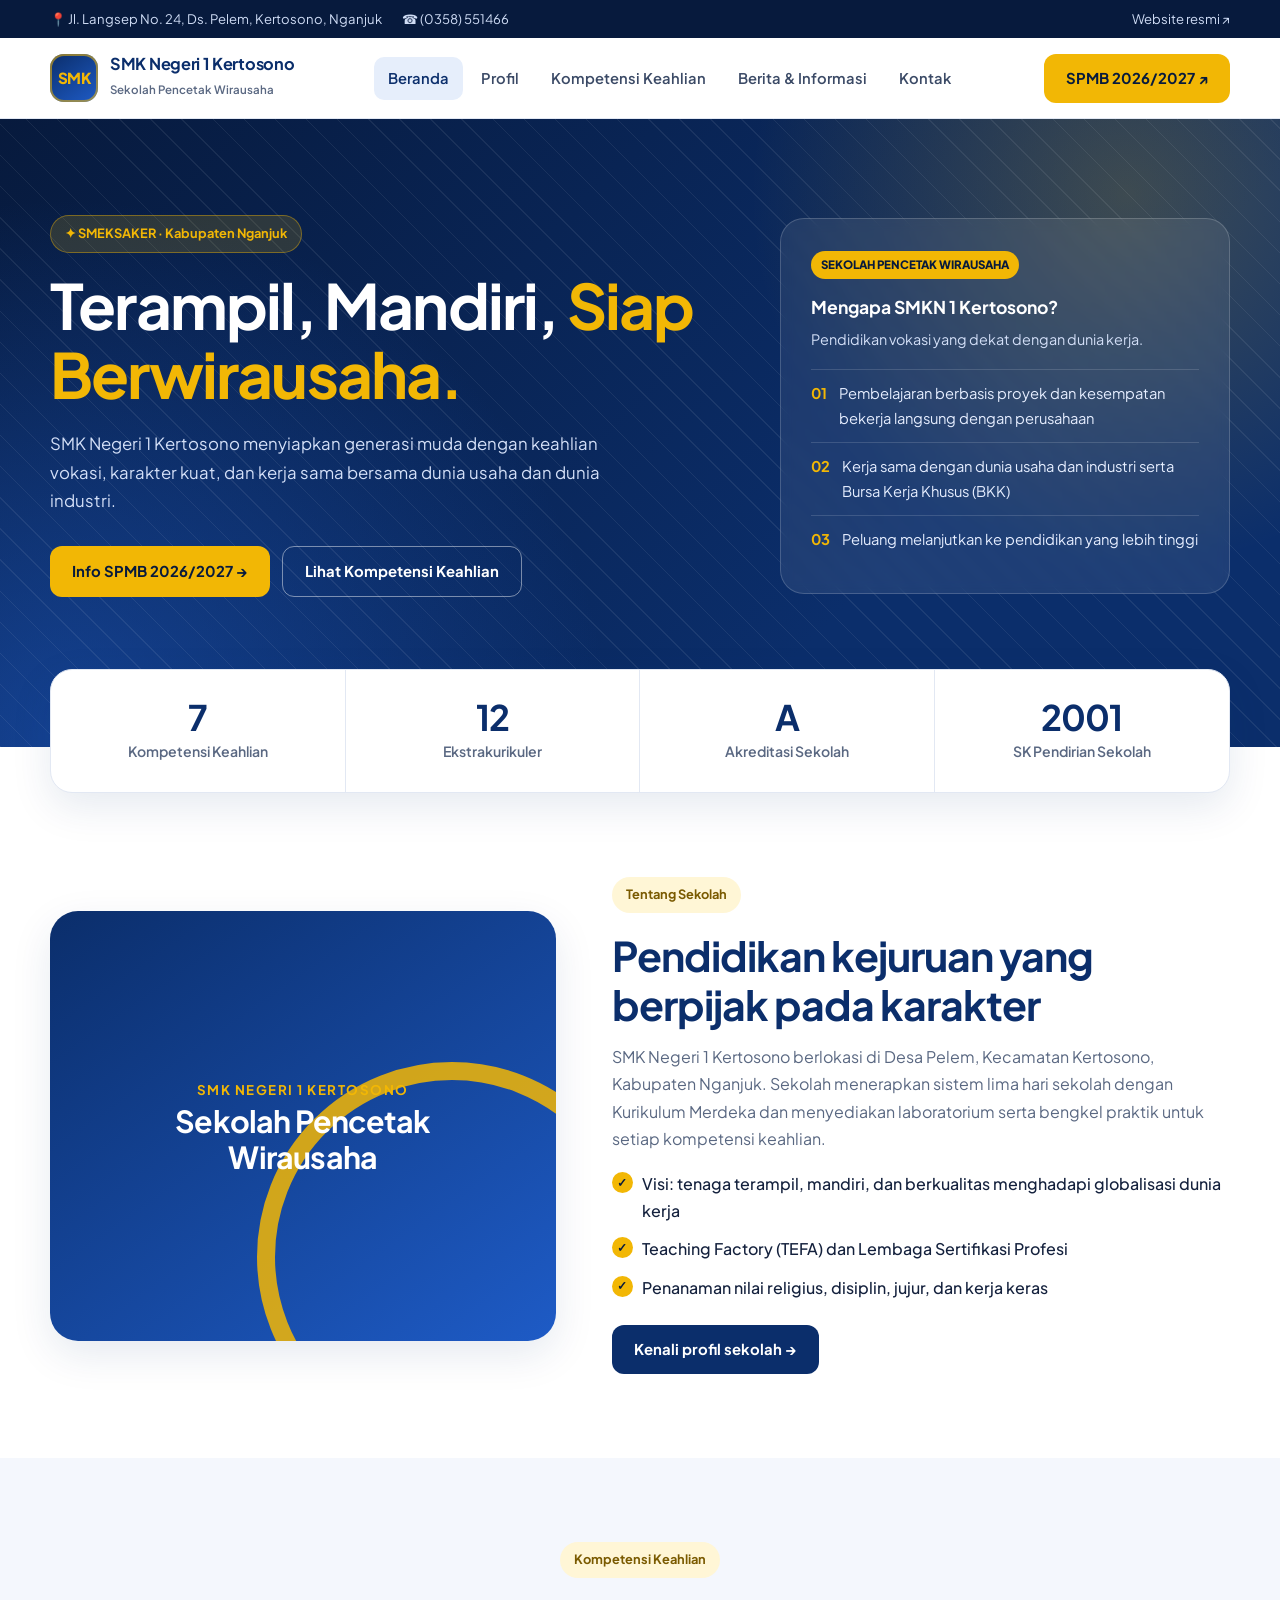
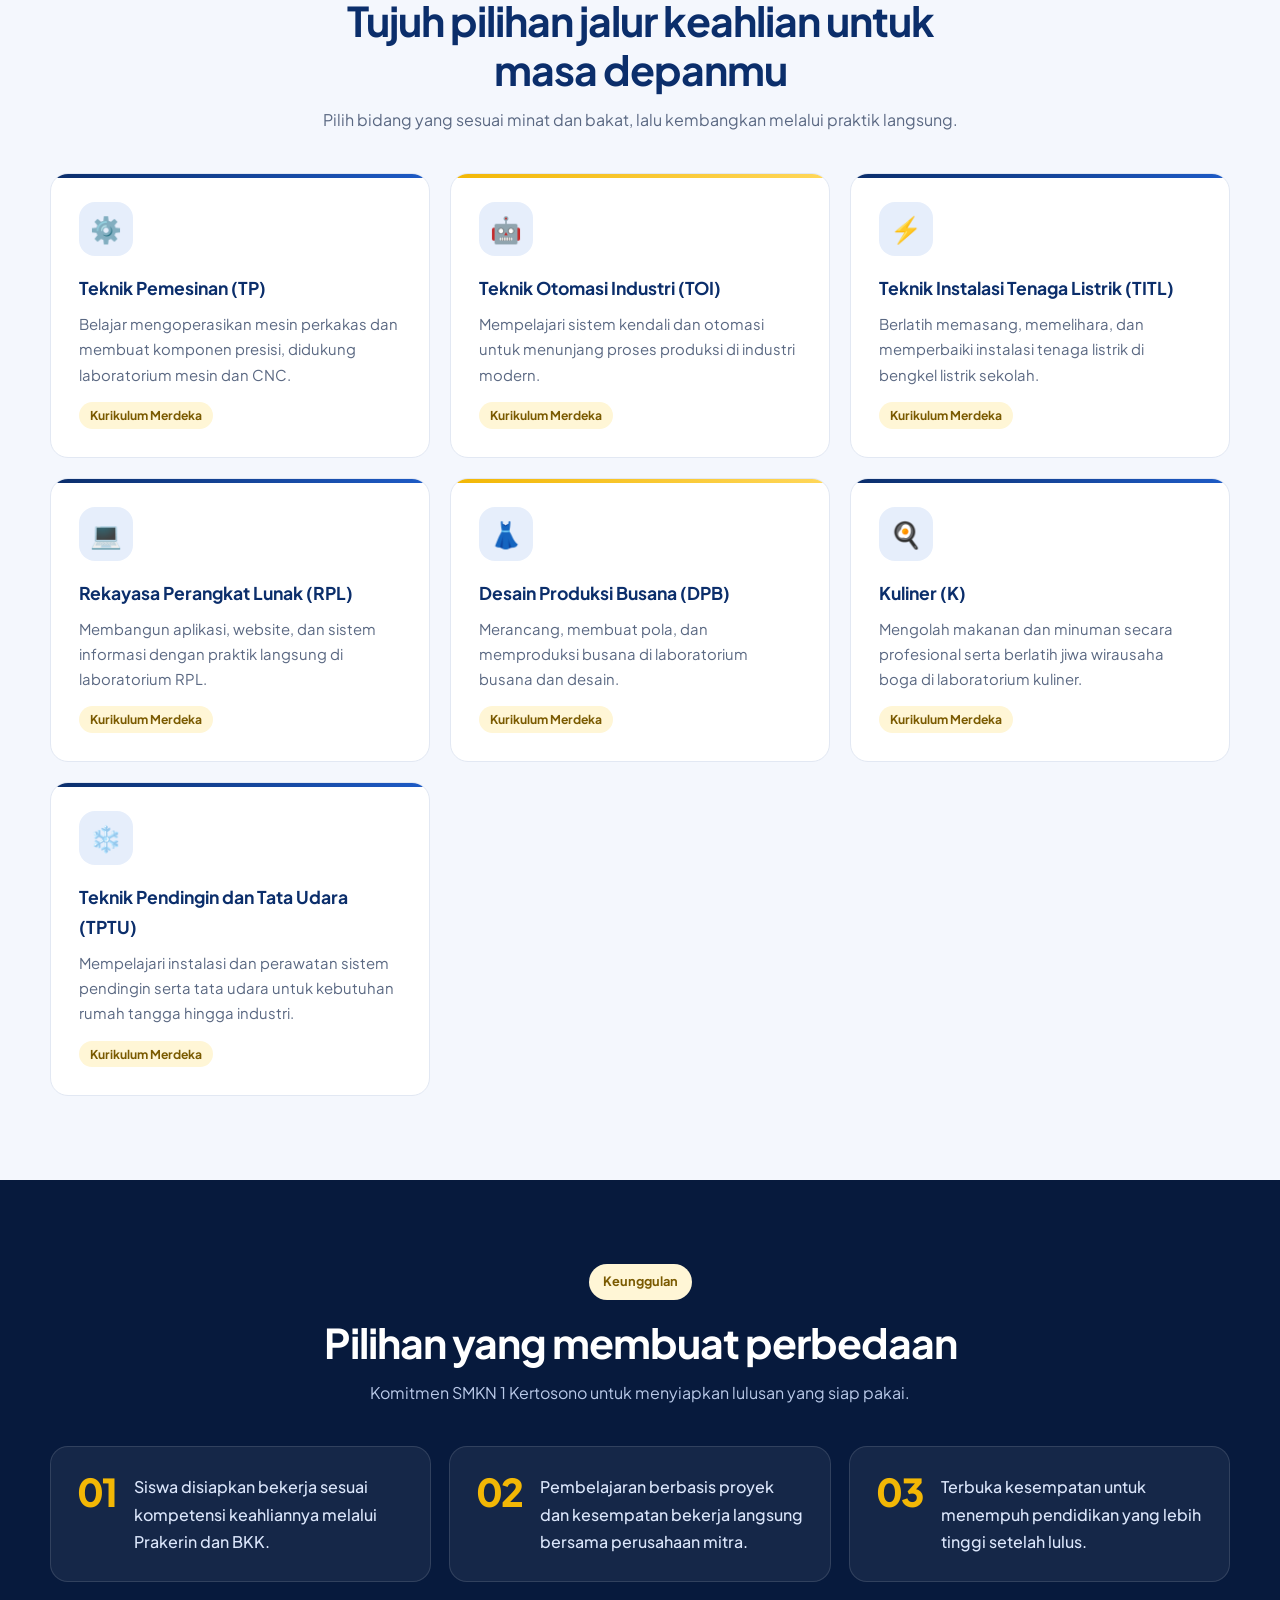
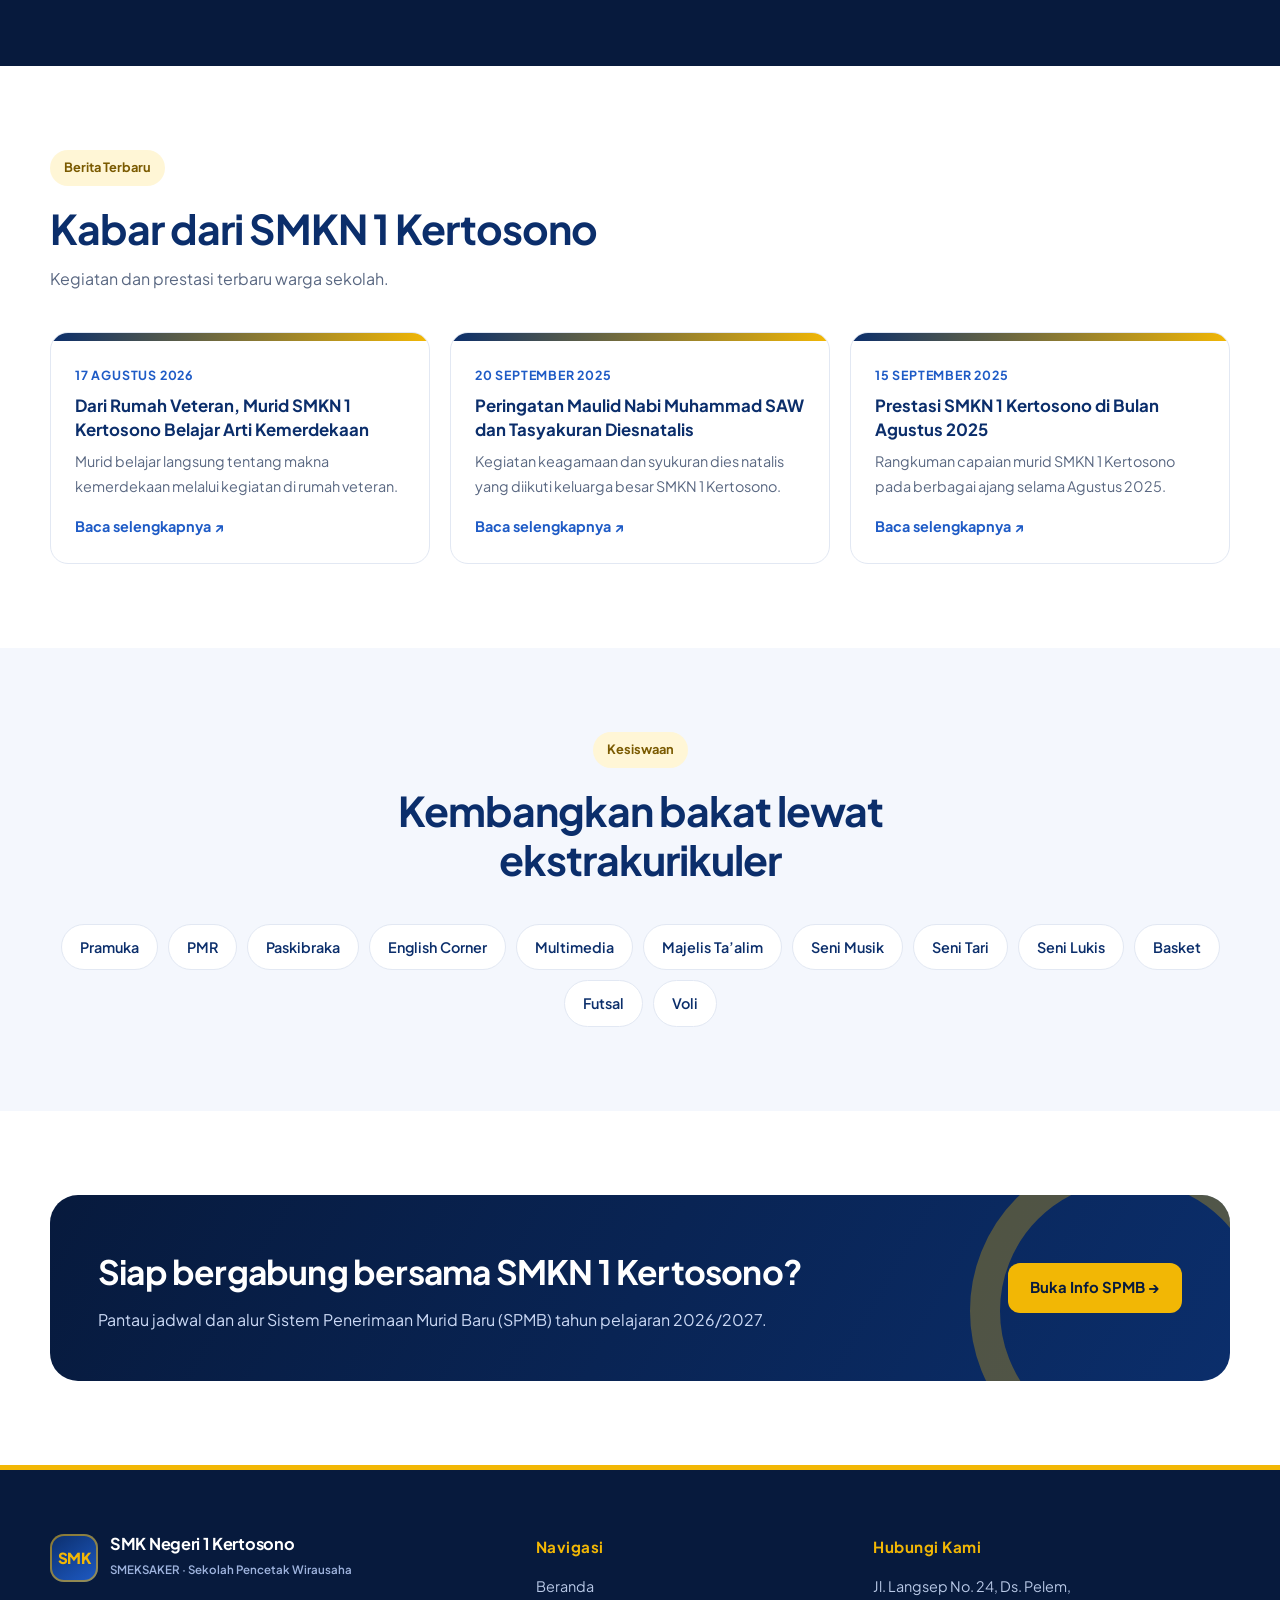
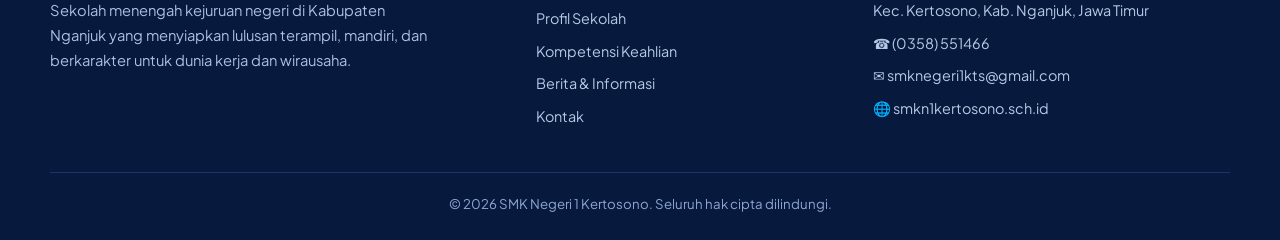
==== index.html @ c1da94f9 "Add files via upload" ====
<!DOCTYPE html>
<html lang="id">
<head>
<meta charset="UTF-8">
<meta name="viewport" content="width=device-width, initial-scale=1.0">
<meta name="description" content="Website SMK Negeri 1 Kertosono, Nganjuk, Jawa Timur. Sekolah Pencetak Wirausaha dengan 7 kompetensi keahlian.">
<meta name="theme-color" content="#0b2e6b">
<title>Beranda | SMK Negeri 1 Kertosono</title>
<link rel="stylesheet" href="css/style.css">
</head>
<body>
<div class="topbar"><div class="container">
  <div><span>📍 Jl. Langsep No. 24, Ds. Pelem, Kertosono, Nganjuk</span><span>☎ (0358) 551466</span></div>
  <div><a href="https://smkn1kertosono.sch.id/" target="_blank" rel="noopener">Website resmi ↗</a></div>
</div></div>
<header class="site-header">
  <div class="container navbar">
    <a class="brand" href="index.html" aria-label="SMK Negeri 1 Kertosono">
      <span class="brand-mark">SMK</span>
      <span class="brand-text"><strong>SMK Negeri 1 Kertosono</strong><small>Sekolah Pencetak Wirausaha</small></span>
    </a>
    <input type="checkbox" id="menu" class="menu-toggle" aria-hidden="true">
    <label for="menu" class="menu-btn" aria-label="Buka menu">☰</label>
    <nav aria-label="Navigasi utama"><ul class="nav-links"><li><a class="active" href="index.html">Beranda</a></li><li><a class="" href="tentang.html">Profil</a></li><li><a class="" href="jurusan.html">Kompetensi Keahlian</a></li><li><a class="" href="informasi.html">Berita & Informasi</a></li><li><a class="" href="kontak.html">Kontak</a></li></ul></nav>
    <a class="nav-cta" href="https://spmbjatim.net/" target="_blank" rel="noopener">SPMB 2026/2027 ↗</a>
  </div>
</header>
<main>
<section class="hero"><div class="container hero-grid">
  <div>
    <span class="eyebrow">✦ SMEKSAKER · Kabupaten Nganjuk</span>
    <h1>Terampil, Mandiri, <span>Siap Berwirausaha.</span></h1>
    <p>SMK Negeri 1 Kertosono menyiapkan generasi muda dengan keahlian vokasi, karakter kuat, dan kerja sama bersama dunia usaha dan dunia industri.</p>
    <div class="hero-actions">
      <a class="btn" href="https://spmbjatim.net/" target="_blank" rel="noopener">Info SPMB 2026/2027 →</a>
      <a class="btn btn-ghost" href="jurusan.html">Lihat Kompetensi Keahlian</a>
    </div>
  </div>
  <aside class="hero-card">
    <span class="badge">SEKOLAH PENCETAK WIRAUSAHA</span>
    <h3>Mengapa SMKN 1 Kertosono?</h3>
    <p>Pendidikan vokasi yang dekat dengan dunia kerja.</p>
    <ul>
      <li><b>01</b> Pembelajaran berbasis proyek dan kesempatan bekerja langsung dengan perusahaan</li>
      <li><b>02</b> Kerja sama dengan dunia usaha dan industri serta Bursa Kerja Khusus (BKK)</li>
      <li><b>03</b> Peluang melanjutkan ke pendidikan yang lebih tinggi</li>
    </ul>
  </aside>
</div></section>

<div class="stats-wrap"><div class="container"><div class="stats">
  <div class="stat"><strong>7</strong><span>Kompetensi Keahlian</span></div>
  <div class="stat"><strong>12</strong><span>Ekstrakurikuler</span></div>
  <div class="stat"><strong>A</strong><span>Akreditasi Sekolah</span></div>
  <div class="stat"><strong>2001</strong><span>SK Pendirian Sekolah</span></div>
</div></div></div>

<section class="section"><div class="container about-grid">
  <div class="about-visual"><div class="motto"><small>SMK Negeri 1 Kertosono</small><strong>Sekolah Pencetak<br>Wirausaha</strong></div></div>
  <div class="about-text">
    <span class="eyebrow">Tentang Sekolah</span>
    <div class="section-heading" style="margin-bottom:14px"><h2>Pendidikan kejuruan yang berpijak pada karakter</h2></div>
    <p>SMK Negeri 1 Kertosono berlokasi di Desa Pelem, Kecamatan Kertosono, Kabupaten Nganjuk. Sekolah menerapkan sistem lima hari sekolah dengan Kurikulum Merdeka dan menyediakan laboratorium serta bengkel praktik untuk setiap kompetensi keahlian.</p>
    <ul class="check-list">
      <li>Visi: tenaga terampil, mandiri, dan berkualitas menghadapi globalisasi dunia kerja</li>
      <li>Teaching Factory (TEFA) dan Lembaga Sertifikasi Profesi</li>
      <li>Penanaman nilai religius, disiplin, jujur, dan kerja keras</li>
    </ul>
    <a class="btn btn-primary" href="tentang.html">Kenali profil sekolah →</a>
  </div>
</div></section>

<section class="section section-soft"><div class="container">
  <div class="section-heading center"><span class="eyebrow">Kompetensi Keahlian</span><h2>Tujuh pilihan jalur keahlian untuk masa depanmu</h2><p>Pilih bidang yang sesuai minat dan bakat, lalu kembangkan melalui praktik langsung.</p></div>
  <div class="card-grid">
<article class="card"><div class="icon">⚙️</div><h3>Teknik Pemesinan (TP)</h3><p>Belajar mengoperasikan mesin perkakas dan membuat komponen presisi, didukung laboratorium mesin dan CNC.</p><span class="tag">Kurikulum Merdeka</span></article>
<article class="card"><div class="icon">🤖</div><h3>Teknik Otomasi Industri (TOI)</h3><p>Mempelajari sistem kendali dan otomasi untuk menunjang proses produksi di industri modern.</p><span class="tag">Kurikulum Merdeka</span></article>
<article class="card"><div class="icon">⚡</div><h3>Teknik Instalasi Tenaga Listrik (TITL)</h3><p>Berlatih memasang, memelihara, dan memperbaiki instalasi tenaga listrik di bengkel listrik sekolah.</p><span class="tag">Kurikulum Merdeka</span></article>
<article class="card"><div class="icon">💻</div><h3>Rekayasa Perangkat Lunak (RPL)</h3><p>Membangun aplikasi, website, dan sistem informasi dengan praktik langsung di laboratorium RPL.</p><span class="tag">Kurikulum Merdeka</span></article>
<article class="card"><div class="icon">👗</div><h3>Desain Produksi Busana (DPB)</h3><p>Merancang, membuat pola, dan memproduksi busana di laboratorium busana dan desain.</p><span class="tag">Kurikulum Merdeka</span></article>
<article class="card"><div class="icon">🍳</div><h3>Kuliner (K)</h3><p>Mengolah makanan dan minuman secara profesional serta berlatih jiwa wirausaha boga di laboratorium kuliner.</p><span class="tag">Kurikulum Merdeka</span></article>
<article class="card"><div class="icon">❄️</div><h3>Teknik Pendingin dan Tata Udara (TPTU)</h3><p>Mempelajari instalasi dan perawatan sistem pendingin serta tata udara untuk kebutuhan rumah tangga hingga industri.</p><span class="tag">Kurikulum Merdeka</span></article>
  </div>
</div></section>

<section class="section section-dark"><div class="container">
  <div class="section-heading center"><span class="eyebrow">Keunggulan</span><h2>Pilihan yang membuat perbedaan</h2><p>Komitmen SMKN 1 Kertosono untuk menyiapkan lulusan yang siap pakai.</p></div>
  <div class="feature-grid">
    <div class="feature"><div class="num">01</div><p>Siswa disiapkan bekerja sesuai kompetensi keahliannya melalui Prakerin dan BKK.</p></div>
    <div class="feature"><div class="num">02</div><p>Pembelajaran berbasis proyek dan kesempatan bekerja langsung bersama perusahaan mitra.</p></div>
    <div class="feature"><div class="num">03</div><p>Terbuka kesempatan untuk menempuh pendidikan yang lebih tinggi setelah lulus.</p></div>
  </div>
</div></section>

<section class="section"><div class="container">
  <div class="section-heading"><span class="eyebrow">Berita Terbaru</span><h2>Kabar dari SMKN 1 Kertosono</h2><p>Kegiatan dan prestasi terbaru warga sekolah.</p></div>
  <div class="news-grid">
<article class="news-card"><div class="news-top"></div><div class="news-body"><span class="news-date">17 Agustus 2026</span><h3>Dari Rumah Veteran, Murid SMKN 1 Kertosono Belajar Arti Kemerdekaan</h3><p>Murid belajar langsung tentang makna kemerdekaan melalui kegiatan di rumah veteran.</p><a class="text-link" href="https://smkn1kertosono.sch.id/dari-rumah-veteran-murid-smkn-1-kertosono-belajar-arti-kemerdekaan/" target="_blank" rel="noopener">Baca selengkapnya ↗</a></div></article>
<article class="news-card"><div class="news-top"></div><div class="news-body"><span class="news-date">20 September 2025</span><h3>Peringatan Maulid Nabi Muhammad SAW dan Tasyakuran Diesnatalis</h3><p>Kegiatan keagamaan dan syukuran dies natalis yang diikuti keluarga besar SMKN 1 Kertosono.</p><a class="text-link" href="https://smkn1kertosono.sch.id/smk-negeri-1-kertosono-gelar-peringatan-maulid-nabi-muhammad-saw-dan-tasyakuran-diesnatalis/" target="_blank" rel="noopener">Baca selengkapnya ↗</a></div></article>
<article class="news-card"><div class="news-top"></div><div class="news-body"><span class="news-date">15 September 2025</span><h3>Prestasi SMKN 1 Kertosono di Bulan Agustus 2025</h3><p>Rangkuman capaian murid SMKN 1 Kertosono pada berbagai ajang selama Agustus 2025.</p><a class="text-link" href="https://smkn1kertosono.sch.id/prestasi-smkn-1-kertosono-di-bulan-agustus-2025/" target="_blank" rel="noopener">Baca selengkapnya ↗</a></div></article>
  </div>
</div></section>

<section class="section section-soft"><div class="container">
  <div class="section-heading center"><span class="eyebrow">Kesiswaan</span><h2>Kembangkan bakat lewat ekstrakurikuler</h2></div>
  <div class="chips">
    <span class="chip">Pramuka</span><span class="chip">PMR</span><span class="chip">Paskibraka</span><span class="chip">English Corner</span><span class="chip">Multimedia</span><span class="chip">Majelis Ta’alim</span><span class="chip">Seni Musik</span><span class="chip">Seni Tari</span><span class="chip">Seni Lukis</span><span class="chip">Basket</span><span class="chip">Futsal</span><span class="chip">Voli</span>
  </div>
</div></section>

<section class="section"><div class="container"><div class="cta-band">
  <div><h2>Siap bergabung bersama SMKN 1 Kertosono?</h2><p>Pantau jadwal dan alur Sistem Penerimaan Murid Baru (SPMB) tahun pelajaran 2026/2027.</p></div>
  <a class="btn" href="https://spmbjatim.net/" target="_blank" rel="noopener">Buka Info SPMB →</a>
</div></div></section>
</main>
<footer class="site-footer">
  <div class="container">
    <div class="footer-grid">
      <div class="footer-brand">
        <a class="brand" href="index.html"><span class="brand-mark">SMK</span><span class="brand-text"><strong>SMK Negeri 1 Kertosono</strong><small>SMEKSAKER · Sekolah Pencetak Wirausaha</small></span></a>
        <p>Sekolah menengah kejuruan negeri di Kabupaten Nganjuk yang menyiapkan lulusan terampil, mandiri, dan berkarakter untuk dunia kerja dan wirausaha.</p>
      </div>
      <div class="footer-col">
        <h4>Navigasi</h4>
        <a href="index.html">Beranda</a><a href="tentang.html">Profil Sekolah</a><a href="jurusan.html">Kompetensi Keahlian</a><a href="informasi.html">Berita &amp; Informasi</a><a href="kontak.html">Kontak</a>
      </div>
      <div class="footer-col">
        <h4>Hubungi Kami</h4>
        <p>Jl. Langsep No. 24, Ds. Pelem,<br>Kec. Kertosono, Kab. Nganjuk, Jawa Timur</p>
        <p>☎ (0358) 551466</p>
        <a href="mailto:smknegeri1kts@gmail.com">✉ smknegeri1kts@gmail.com</a>
        <a href="https://smkn1kertosono.sch.id/" target="_blank" rel="noopener">🌐 smkn1kertosono.sch.id</a>
      </div>
    </div>
    <div class="copyright">© 2026 SMK Negeri 1 Kertosono. Seluruh hak cipta dilindungi.</div>
  </div>
</footer>
</body>
</html>
---- css/style.css ----
/* =========================================================
   SMK Negeri 1 Kertosono — Stylesheet
   Palet warna: edit hanya di blok :root di bawah ini.
   Jika warna logo asli berbeda, cukup ganti nilai variabelnya.
   ========================================================= */
@import url('https://fonts.googleapis.com/css2?family=Plus+Jakarta+Sans:wght@400;500;600;700;800&display=swap');

:root {
  --navy-900: #071a3d;   /* biru tua pekat: footer, hero */
  --navy-700: #0b2e6b;   /* biru utama (primary) */
  --blue-500: #1e5bc6;   /* biru terang: link, aksen */
  --blue-100: #e6eefb;   /* biru muda: latar ikon */
  --blue-50:  #f4f7fd;   /* latar section lembut */
  --gold-500: #f2b705;   /* kuning emas: tombol & highlight */
  --gold-600: #d99f00;   /* hover emas */
  --gold-100: #fff6d6;   /* latar emas muda */
  --ink: #14213d;
  --muted: #5a6882;
  --line: #e2e8f3;
  --white: #ffffff;
  --radius: 18px;
  --shadow: 0 14px 40px rgba(11, 46, 107, .10);
  --shadow-sm: 0 6px 18px rgba(11, 46, 107, .08);
}

* { box-sizing: border-box; margin: 0; padding: 0; }
html { scroll-behavior: smooth; }
body { font-family: 'Plus Jakarta Sans', 'Segoe UI', Arial, sans-serif; color: var(--ink); background: var(--white); line-height: 1.7; }
a { color: inherit; text-decoration: none; }
ul { list-style: none; }
.container { width: min(1180px, calc(100% - 40px)); margin: auto; }

/* ---------- Topbar ---------- */
.topbar { background: var(--navy-900); color: #cfdcf5; font-size: .82rem; }
.topbar .container { display: flex; justify-content: space-between; gap: 16px; padding: 8px 0; flex-wrap: wrap; }
.topbar span { margin-right: 20px; }
.topbar a:hover { color: var(--gold-500); }

/* ---------- Header ---------- */
.site-header { position: sticky; top: 0; z-index: 50; background: rgba(255,255,255,.97); backdrop-filter: blur(10px); border-bottom: 1px solid var(--line); }
.navbar { min-height: 80px; display: flex; align-items: center; justify-content: space-between; gap: 22px; }
.brand { display: inline-flex; align-items: center; gap: 12px; }
.brand-mark { width: 48px; height: 48px; border-radius: 14px; display: grid; place-items: center; background: linear-gradient(145deg, var(--navy-700), var(--blue-500)); color: var(--gold-500); font-weight: 800; font-size: .95rem; letter-spacing: -.5px; box-shadow: inset 0 0 0 2px rgba(242,183,5,.55); overflow: hidden; }
.brand-mark img { width: 100%; height: 100%; object-fit: contain; background: #fff; }
.brand-text strong { display: block; font-size: 1.02rem; line-height: 1.15; color: var(--navy-700); letter-spacing: -.3px; }
.brand-text small { font-size: .72rem; color: var(--muted); font-weight: 600; }
.nav-links { display: flex; align-items: center; gap: 4px; }
.nav-links a { display: block; padding: 9px 14px; border-radius: 10px; font-size: .92rem; font-weight: 600; color: #3b4a66; transition: .2s; }
.nav-links a:hover { background: var(--blue-50); color: var(--navy-700); }
.nav-links a.active { background: var(--blue-100); color: var(--navy-700); }
.btn, .nav-cta { display: inline-flex; align-items: center; justify-content: center; gap: 8px; padding: 12px 22px; border: 0; border-radius: 12px; font: inherit; font-weight: 700; font-size: .93rem; cursor: pointer; background: var(--gold-500); color: var(--navy-900); transition: .2s; }
.btn:hover, .nav-cta:hover { background: var(--gold-600); transform: translateY(-2px); box-shadow: 0 8px 20px rgba(242,183,5,.35); }
.btn-primary { background: var(--navy-700); color: #fff; }
.btn-primary:hover { background: var(--blue-500); box-shadow: 0 8px 20px rgba(30,91,198,.3); }
.btn-ghost { background: transparent; color: #fff; border: 1.5px solid rgba(255,255,255,.45); }
.btn-ghost:hover { background: rgba(255,255,255,.12); box-shadow: none; }
.menu-toggle, .menu-btn { display: none; }

/* ---------- Hero ---------- */
.hero { position: relative; overflow: hidden; color: #fff; padding: 96px 0 150px;
  background: radial-gradient(circle at 88% 12%, rgba(242,183,5,.22) 0, transparent 30%), radial-gradient(circle at 5% 100%, rgba(30,91,198,.55) 0, transparent 40%), linear-gradient(135deg, var(--navy-900), var(--navy-700) 70%); }
.hero::before { content: ""; position: absolute; inset: 0; opacity: .07; background-image: repeating-linear-gradient(45deg, #fff 0 1px, transparent 1px 22px); }
.hero-grid { position: relative; display: grid; grid-template-columns: 1.2fr .8fr; gap: 54px; align-items: center; }
.eyebrow { display: inline-flex; align-items: center; gap: 8px; padding: 7px 14px; border-radius: 99px; background: var(--gold-100); color: #7a5a00; font-size: .8rem; font-weight: 700; margin-bottom: 18px; }
.hero .eyebrow { background: rgba(242,183,5,.16); color: var(--gold-500); border: 1px solid rgba(242,183,5,.4); }
.hero h1 { font-size: clamp(2.3rem, 5vw, 3.9rem); line-height: 1.1; letter-spacing: -1.8px; }
.hero h1 span { color: var(--gold-500); }
.hero p { margin: 22px 0 30px; max-width: 580px; color: #d3dff7; font-size: 1.05rem; }
.hero-actions { display: flex; flex-wrap: wrap; gap: 12px; }
.hero-card { background: rgba(255,255,255,.08); border: 1px solid rgba(255,255,255,.18); border-radius: 24px; padding: 30px; backdrop-filter: blur(6px); }
.hero-card h3 { font-size: 1.1rem; margin-bottom: 4px; }
.hero-card p { margin: 0 0 18px; font-size: .9rem; }
.hero-card li { display: flex; gap: 12px; align-items: flex-start; padding: 11px 0; border-top: 1px solid rgba(255,255,255,.14); font-size: .92rem; color: #e6eeff; }
.hero-card li b { color: var(--gold-500); }
.badge { display: inline-block; background: var(--gold-500); color: var(--navy-900); font-weight: 800; font-size: .72rem; padding: 4px 10px; border-radius: 99px; margin-bottom: 14px; }

/* ---------- Stats ---------- */
.stats-wrap { position: relative; z-index: 5; margin-top: -78px; }
.stats { display: grid; grid-template-columns: repeat(4, 1fr); background: #fff; border-radius: 22px; box-shadow: var(--shadow); border: 1px solid var(--line); overflow: hidden; }
.stat { padding: 28px 18px; text-align: center; border-right: 1px solid var(--line); }
.stat:last-child { border-right: 0; }
.stat strong { display: block; font-size: 2.2rem; line-height: 1.1; color: var(--navy-700); letter-spacing: -1px; }
.stat span { color: var(--muted); font-size: .88rem; font-weight: 600; }

/* ---------- Sections ---------- */
.section { padding: 84px 0; }
.section-soft { background: var(--blue-50); }
.section-dark { background: var(--navy-900); color: #fff; }
.section-heading { max-width: 680px; margin-bottom: 40px; }
.section-heading.center { text-align: center; margin-inline: auto; }
.section-heading h2 { font-size: clamp(1.8rem, 3.2vw, 2.6rem); line-height: 1.2; letter-spacing: -1px; color: var(--navy-700); }
.section-dark .section-heading h2 { color: #fff; }
.section-heading p { margin-top: 12px; color: var(--muted); }
.section-dark .section-heading p { color: #b9c9e8; }
.two-col { display: grid; grid-template-columns: 1fr 1fr; gap: 28px; align-items: start; }
.about-grid { display: grid; grid-template-columns: .9fr 1.1fr; gap: 56px; align-items: center; }
.about-visual { aspect-ratio: 4/3.4; border-radius: 28px; position: relative; overflow: hidden; background: linear-gradient(145deg, var(--navy-700), var(--blue-500)); display: grid; place-items: center; box-shadow: var(--shadow); }
.about-visual::after { content: ""; position: absolute; width: 70%; aspect-ratio: 1; border-radius: 50%; border: 18px solid rgba(242,183,5,.85); right: -18%; bottom: -26%; }
.about-visual .motto { position: relative; z-index: 2; text-align: center; color: #fff; padding: 20px; }
.about-visual .motto strong { display: block; font-size: 1.9rem; line-height: 1.2; letter-spacing: -.8px; }
.about-visual .motto small { color: var(--gold-500); font-weight: 700; letter-spacing: 1.5px; text-transform: uppercase; }
.about-text p { color: var(--muted); margin-bottom: 14px; }
.check-list { display: grid; gap: 11px; margin: 18px 0 24px; }
.check-list li { padding-left: 30px; position: relative; font-weight: 500; }
.check-list li::before { content: "✓"; position: absolute; left: 0; top: 2px; width: 21px; height: 21px; border-radius: 50%; display: grid; place-items: center; background: var(--gold-500); color: var(--navy-900); font-size: .72rem; font-weight: 800; }

/* ---------- Cards ---------- */
.card-grid { display: grid; grid-template-columns: repeat(3, 1fr); gap: 20px; }
.card { background: #fff; border: 1px solid var(--line); border-radius: var(--radius); padding: 28px; position: relative; overflow: hidden; transition: .25s; }
.card::before { content: ""; position: absolute; left: 0; top: 0; right: 0; height: 4px; background: linear-gradient(90deg, var(--navy-700), var(--blue-500)); }
.card:nth-child(3n+2)::before { background: linear-gradient(90deg, var(--gold-500), #ffd75a); }
.card:hover { transform: translateY(-6px); box-shadow: var(--shadow); border-color: #cfdcf3; }
.icon { width: 54px; height: 54px; display: grid; place-items: center; border-radius: 16px; background: var(--blue-100); font-size: 1.6rem; margin-bottom: 18px; }
.card h3 { font-size: 1.1rem; color: var(--navy-700); margin-bottom: 8px; }
.card p { color: var(--muted); font-size: .93rem; }
.tag { display: inline-block; margin-top: 14px; padding: 3px 11px; border-radius: 99px; background: var(--gold-100); color: #7a5a00; font-size: .76rem; font-weight: 700; }
.text-link { display: inline-block; margin-top: 16px; color: var(--blue-500); font-weight: 700; font-size: .9rem; }
.text-link:hover { color: var(--navy-700); text-decoration: underline; }

.feature { display: flex; gap: 18px; padding: 26px; border-radius: var(--radius); background: rgba(255,255,255,.06); border: 1px solid rgba(255,255,255,.12); }
.feature .num { font-size: 2.4rem; font-weight: 800; color: var(--gold-500); line-height: 1; letter-spacing: -2px; }
.feature p { color: #dbe6fb; font-weight: 500; }
.feature-grid { display: grid; grid-template-columns: repeat(3, 1fr); gap: 18px; }

.chips { display: flex; flex-wrap: wrap; gap: 10px; justify-content: center; }
.chip { padding: 10px 18px; border-radius: 99px; background: #fff; border: 1px solid var(--line); font-weight: 600; font-size: .9rem; color: var(--navy-700); transition: .2s; }
.chip:hover { background: var(--navy-700); color: #fff; border-color: var(--navy-700); }

/* ---------- News ---------- */
.news-grid { display: grid; grid-template-columns: repeat(3, 1fr); gap: 20px; }
.news-card { background: #fff; border-radius: var(--radius); border: 1px solid var(--line); overflow: hidden; transition: .25s; display: flex; flex-direction: column; }
.news-card:hover { transform: translateY(-5px); box-shadow: var(--shadow); }
.news-top { height: 8px; background: linear-gradient(90deg, var(--navy-700), var(--gold-500)); }
.news-body { padding: 24px; display: flex; flex-direction: column; flex: 1; }
.news-date { font-size: .78rem; font-weight: 700; color: var(--blue-500); text-transform: uppercase; letter-spacing: .8px; }
.news-body h3 { margin: 8px 0; font-size: 1.05rem; line-height: 1.4; color: var(--navy-700); }
.news-body p { color: var(--muted); font-size: .9rem; flex: 1; }

.info-list { display: grid; gap: 16px; }
.info-row { display: grid; grid-template-columns: 110px 1fr; gap: 22px; padding: 22px; border: 1px solid var(--line); border-radius: 16px; background: #fff; transition: .2s; }
.info-row:hover { box-shadow: var(--shadow-sm); border-color: #cfdcf3; }
.date-box { align-self: start; text-align: center; background: var(--navy-700); color: #fff; padding: 12px 8px; border-radius: 14px; font-weight: 800; font-size: 1.6rem; line-height: 1.1; }
.date-box small { display: block; color: var(--gold-500); font-size: .7rem; letter-spacing: .5px; margin-top: 4px; }
.info-row h3 { color: var(--navy-700); font-size: 1.08rem; }
.info-row p { color: var(--muted); margin-top: 4px; font-size: .93rem; }

/* ---------- Page hero ---------- */
.page-hero { position: relative; overflow: hidden; padding: 70px 0; color: #fff; background: linear-gradient(135deg, var(--navy-900), var(--navy-700)); }
.page-hero::after { content: ""; position: absolute; right: -80px; top: -80px; width: 320px; height: 320px; border-radius: 50%; border: 36px solid rgba(242,183,5,.22); }
.page-hero .container { position: relative; z-index: 2; }
.page-hero h1 { font-size: clamp(2rem, 4vw, 3.1rem); letter-spacing: -1.3px; line-height: 1.15; }
.page-hero p { margin-top: 12px; max-width: 680px; color: #cfdcf5; }
.breadcrumb { font-size: .86rem; color: #9fb4de; margin-bottom: 14px; }
.breadcrumb a { color: var(--gold-500); font-weight: 600; }

.content-card { background: #fff; border: 1px solid var(--line); border-radius: var(--radius); padding: 32px; }
.content-card h2 { font-size: 1.4rem; color: var(--navy-700); margin-bottom: 12px; }
.content-card p { color: var(--muted); margin-bottom: 12px; }
.mission-list { counter-reset: m; display: grid; gap: 12px; margin-top: 14px; }
.mission-list li { counter-increment: m; display: flex; gap: 14px; color: var(--muted); font-size: .94rem; }
.mission-list li::before { content: counter(m); flex: 0 0 28px; height: 28px; border-radius: 9px; display: grid; place-items: center; background: var(--navy-700); color: var(--gold-500); font-weight: 800; font-size: .8rem; }
.vision-box { padding: 30px; border-radius: var(--radius); color: #fff; background: linear-gradient(135deg, var(--navy-700), var(--blue-500)); border-left: 6px solid var(--gold-500); }
.vision-box small { color: var(--gold-500); font-weight: 800; letter-spacing: 1.4px; text-transform: uppercase; }
.vision-box p { margin-top: 8px; font-size: 1.2rem; font-weight: 600; line-height: 1.5; }

.profile-table { width: 100%; border-collapse: collapse; font-size: .94rem; }
.profile-table td { padding: 12px 4px; border-bottom: 1px solid var(--line); vertical-align: top; }
.profile-table td:first-child { width: 42%; color: var(--muted); font-weight: 600; }
.profile-table td:last-child { font-weight: 600; color: var(--navy-700); }

/* ---------- Contact / form ---------- */
.contact-grid { display: grid; grid-template-columns: repeat(3, 1fr); gap: 18px; }
.contact-card { background: #fff; border: 1px solid var(--line); border-radius: var(--radius); padding: 26px; }
.contact-card h3 { color: var(--navy-700); margin-bottom: 4px; }
.contact-card p { color: var(--muted); font-size: .94rem; overflow-wrap: anywhere; }
.form-grid { display: grid; gap: 15px; }
.form-group { display: grid; gap: 7px; }
.form-group label { font-weight: 700; font-size: .9rem; color: var(--navy-700); }
.form-group input, .form-group textarea { width: 100%; padding: 13px 15px; border: 1.5px solid #d6dfef; border-radius: 12px; font: inherit; color: var(--ink); background: #fff; }
.form-group textarea { min-height: 130px; resize: vertical; }
.form-group input:focus, .form-group textarea:focus { outline: 4px solid rgba(30,91,198,.15); border-color: var(--blue-500); }
.notice { padding: 14px 16px; background: var(--gold-100); color: #6b5000; border: 1px solid #f2dc8a; border-radius: 12px; font-size: .88rem; margin-bottom: 20px; }

/* ---------- CTA ---------- */
.cta-band { position: relative; overflow: hidden; padding: 48px; border-radius: 28px; color: #fff; display: flex; align-items: center; justify-content: space-between; gap: 28px; background: linear-gradient(120deg, var(--navy-900), var(--navy-700)); }
.cta-band::after { content: ""; position: absolute; right: -60px; bottom: -90px; width: 260px; height: 260px; border-radius: 50%; border: 30px solid rgba(242,183,5,.3); }
.cta-band > * { position: relative; z-index: 2; }
.cta-band h2 { font-size: clamp(1.5rem, 3vw, 2.1rem); letter-spacing: -.8px; }
.cta-band p { color: #cbd9f5; margin-top: 6px; }
.cta-band .btn { flex-shrink: 0; }

/* ---------- Footer ---------- */
.site-footer { background: var(--navy-900); color: #fff; padding: 64px 0 24px; border-top: 5px solid var(--gold-500); }
.footer-grid { display: grid; grid-template-columns: 1.5fr 1fr 1.2fr; gap: 40px; padding-bottom: 36px; }
.footer-brand .brand-text strong { color: #fff; }
.footer-brand .brand-text small { color: #9fb4de; }
.footer-brand p { color: #aebfe0; max-width: 380px; margin-top: 16px; font-size: .92rem; }
.footer-col h4 { margin-bottom: 14px; color: var(--gold-500); font-size: .95rem; letter-spacing: .5px; }
.footer-col a, .footer-col p { display: block; color: #b8c8e6; font-size: .9rem; margin: 8px 0; }
.footer-col a:hover { color: var(--gold-500); }
.copyright { border-top: 1px solid #1c3466; padding-top: 20px; color: #8fa5d0; font-size: .83rem; text-align: center; }

/* ---------- Responsive ---------- */
@media (max-width: 960px) {
  .menu-btn { display: grid; place-items: center; width: 46px; height: 46px; border-radius: 12px; background: var(--blue-100); color: var(--navy-700); font-size: 1.4rem; cursor: pointer; order: 3; }
  .nav-cta { display: none; }
  .navbar { flex-wrap: wrap; }
  nav { order: 4; width: 100%; display: none; padding-bottom: 14px; }
  .menu-toggle:checked ~ nav { display: block; }
  .nav-links { flex-direction: column; align-items: stretch; }
  .hero-grid, .two-col, .about-grid { grid-template-columns: 1fr; gap: 32px; }
  .hero { padding: 70px 0 130px; }
  .card-grid, .news-grid, .feature-grid { grid-template-columns: repeat(2, 1fr); }
  .stats { grid-template-columns: repeat(2, 1fr); }
  .stat:nth-child(2) { border-right: 0; }
  .stat:nth-child(-n+2) { border-bottom: 1px solid var(--line); }
  .contact-grid { grid-template-columns: 1fr; }
  .footer-grid { grid-template-columns: 1fr 1fr; }
}
@media (max-width: 600px) {
  .container { width: min(100% - 28px, 1180px); }
  .topbar .container { justify-content: center; text-align: center; }
  .card-grid, .news-grid, .feature-grid, .footer-grid { grid-template-columns: 1fr; }
  .section { padding: 58px 0; }
  .info-row { grid-template-columns: 1fr; gap: 12px; }
  .date-box { width: 96px; }
  .cta-band { padding: 30px 24px; flex-direction: column; align-items: flex-start; }
  .brand-text small { display: none; }
}
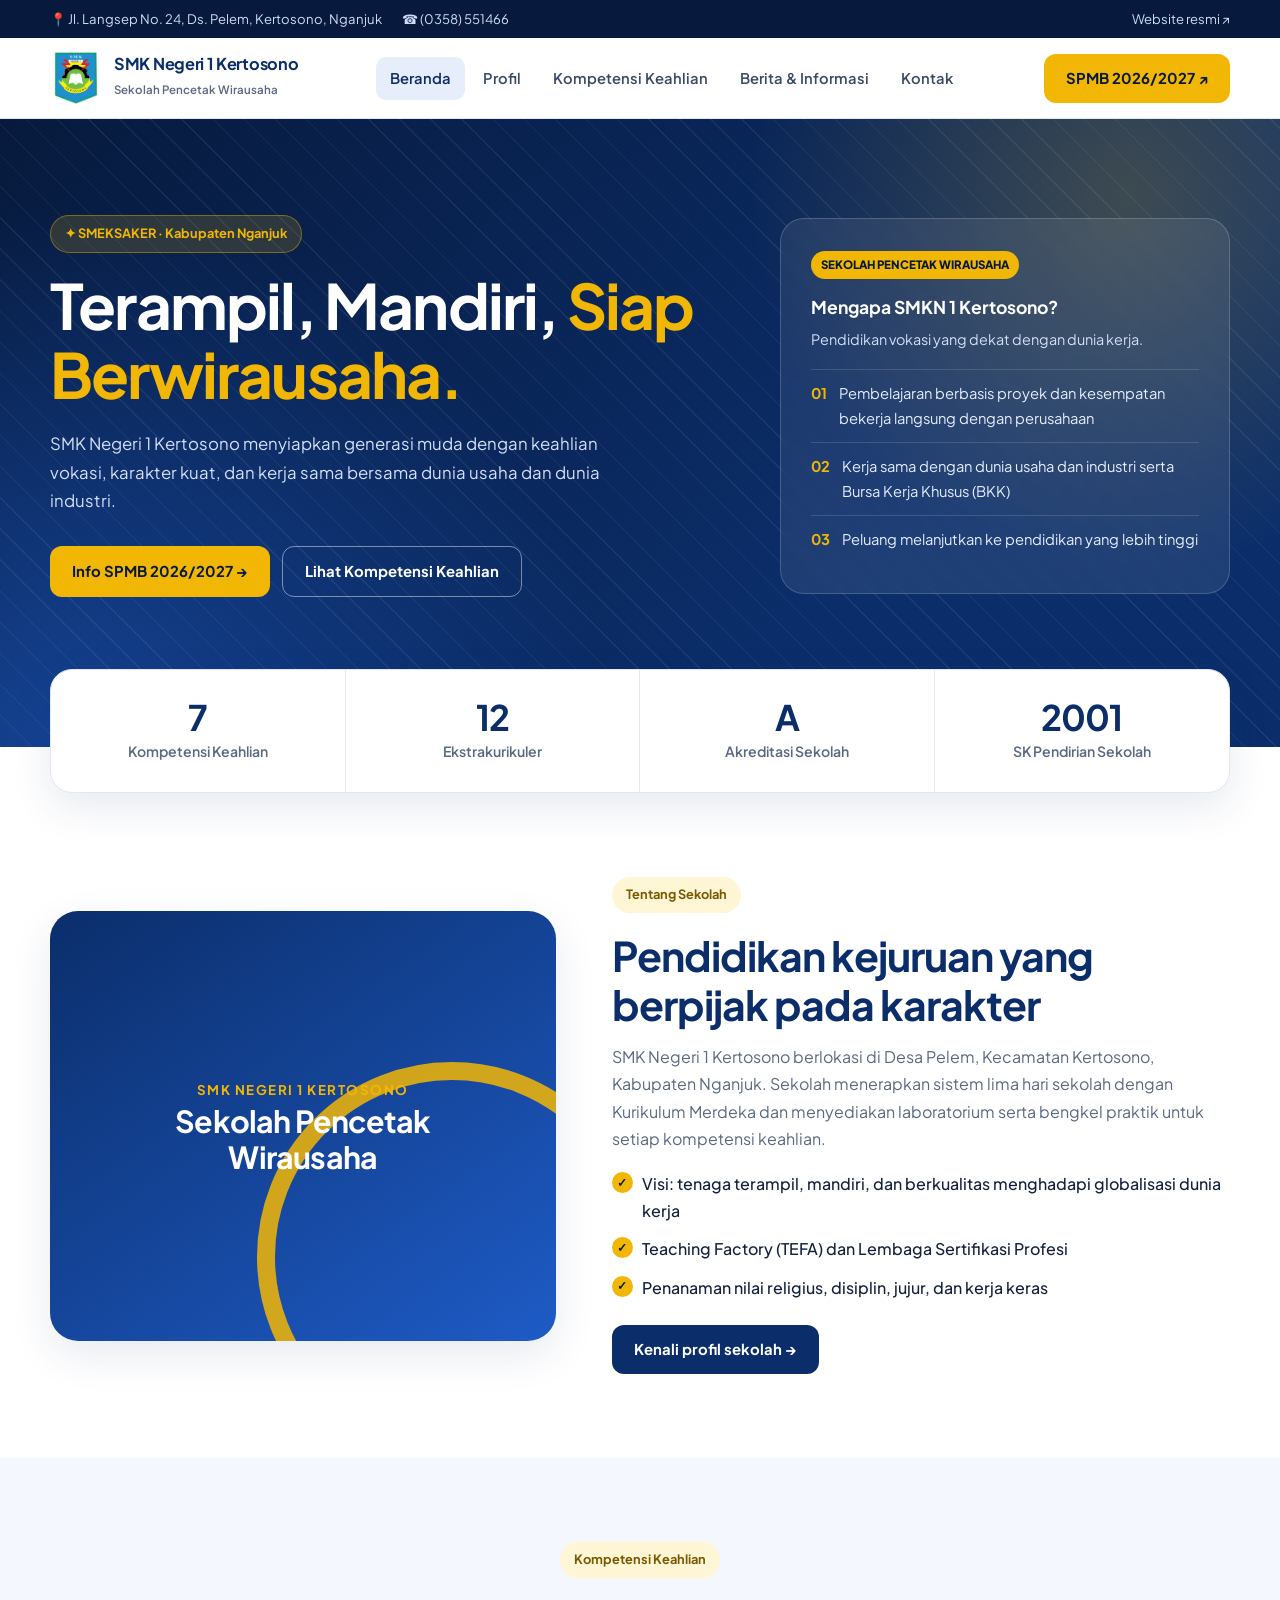
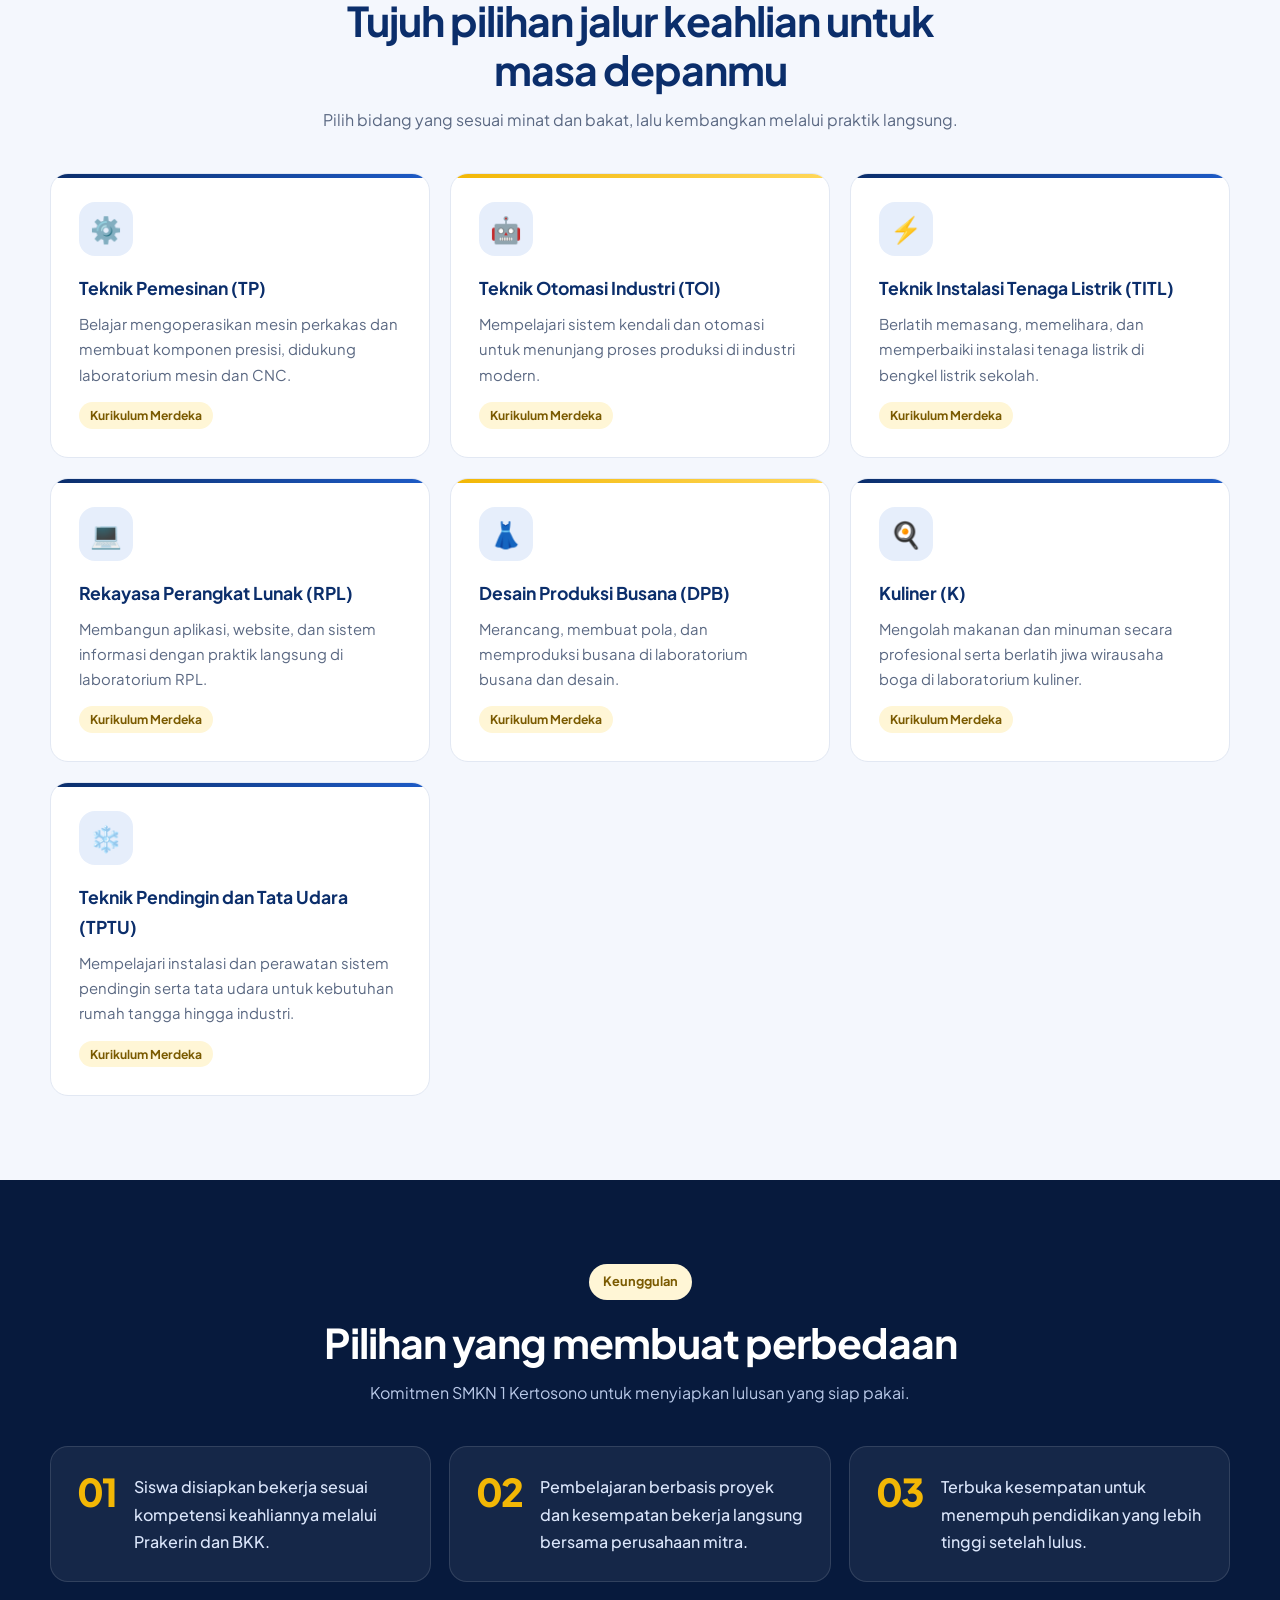
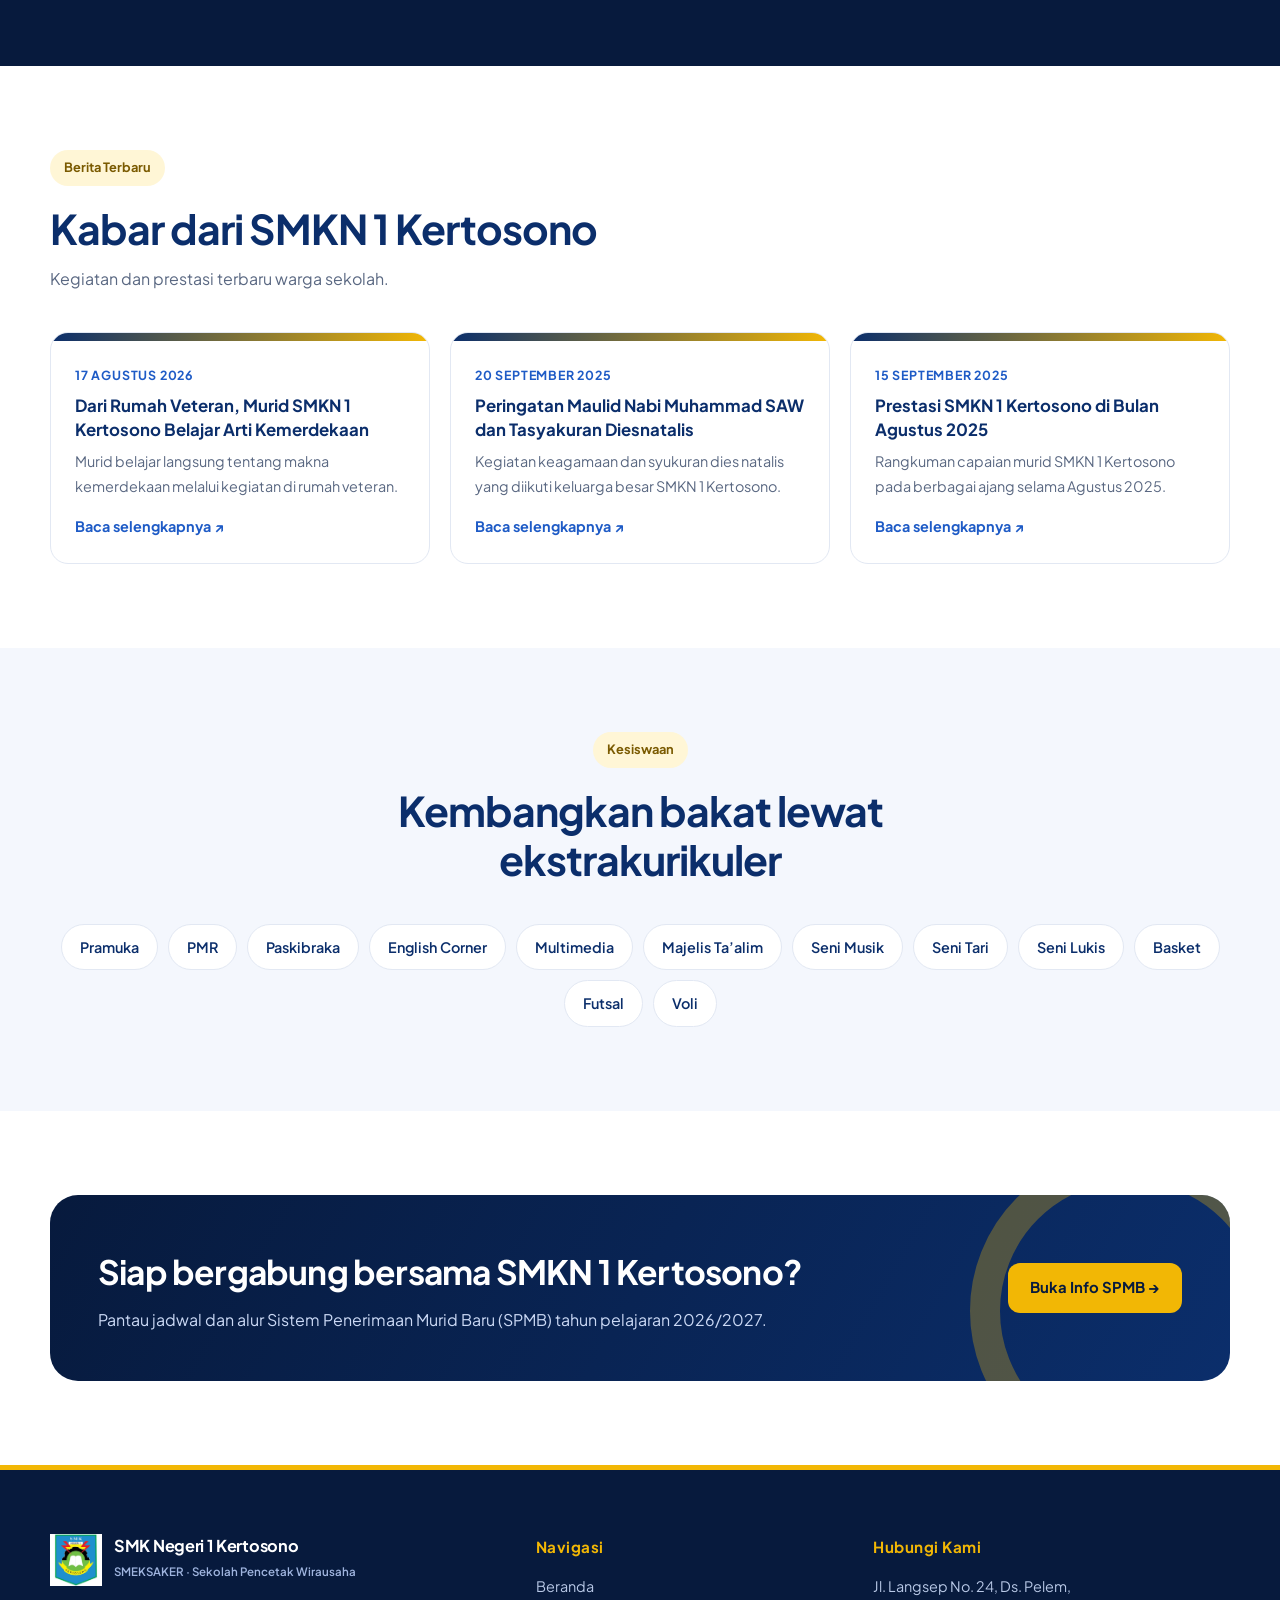
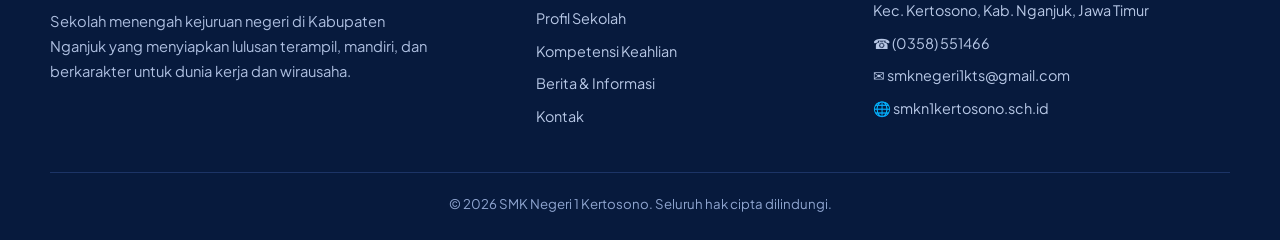
==== commit 9a0ee98c: "Add files via upload" ====
--- a/index.html
+++ b/index.html
@@ -16,7 +16,7 @@
 <header class="site-header">
   <div class="container navbar">
     <a class="brand" href="index.html" aria-label="SMK Negeri 1 Kertosono">
-      <span class="brand-mark">SMK</span>
+      <span class="brand-mark"><img src="img/logo.png" alt="Logo resmi SMK Negeri 1 Kertosono"></span>
       <span class="brand-text"><strong>SMK Negeri 1 Kertosono</strong><small>Sekolah Pencetak Wirausaha</small></span>
     </a>
     <input type="checkbox" id="menu" class="menu-toggle" aria-hidden="true">
@@ -117,7 +117,7 @@
   <div class="container">
     <div class="footer-grid">
       <div class="footer-brand">
-        <a class="brand" href="index.html"><span class="brand-mark">SMK</span><span class="brand-text"><strong>SMK Negeri 1 Kertosono</strong><small>SMEKSAKER · Sekolah Pencetak Wirausaha</small></span></a>
+        <a class="brand" href="index.html"><span class="brand-mark"><img src="img/logo.png" alt="Logo resmi SMK Negeri 1 Kertosono"></span><span class="brand-text"><strong>SMK Negeri 1 Kertosono</strong><small>SMEKSAKER · Sekolah Pencetak Wirausaha</small></span></a>
         <p>Sekolah menengah kejuruan negeri di Kabupaten Nganjuk yang menyiapkan lulusan terampil, mandiri, dan berkarakter untuk dunia kerja dan wirausaha.</p>
       </div>
       <div class="footer-col">
--- a/css/style.css
+++ b/css/style.css
@@ -40,8 +40,8 @@
 .site-header { position: sticky; top: 0; z-index: 50; background: rgba(255,255,255,.97); backdrop-filter: blur(10px); border-bottom: 1px solid var(--line); }
 .navbar { min-height: 80px; display: flex; align-items: center; justify-content: space-between; gap: 22px; }
 .brand { display: inline-flex; align-items: center; gap: 12px; }
-.brand-mark { width: 48px; height: 48px; border-radius: 14px; display: grid; place-items: center; background: linear-gradient(145deg, var(--navy-700), var(--blue-500)); color: var(--gold-500); font-weight: 800; font-size: .95rem; letter-spacing: -.5px; box-shadow: inset 0 0 0 2px rgba(242,183,5,.55); overflow: hidden; }
-.brand-mark img { width: 100%; height: 100%; object-fit: contain; background: #fff; }
+.brand-mark { width: 52px; height: 52px; flex: 0 0 52px; display: grid; place-items: center; background: #fff; overflow: hidden; }
+.brand-mark img { display: block; width: 100%; height: 100%; object-fit: contain; }
 .brand-text strong { display: block; font-size: 1.02rem; line-height: 1.15; color: var(--navy-700); letter-spacing: -.3px; }
 .brand-text small { font-size: .72rem; color: var(--muted); font-weight: 600; }
 .nav-links { display: flex; align-items: center; gap: 4px; }
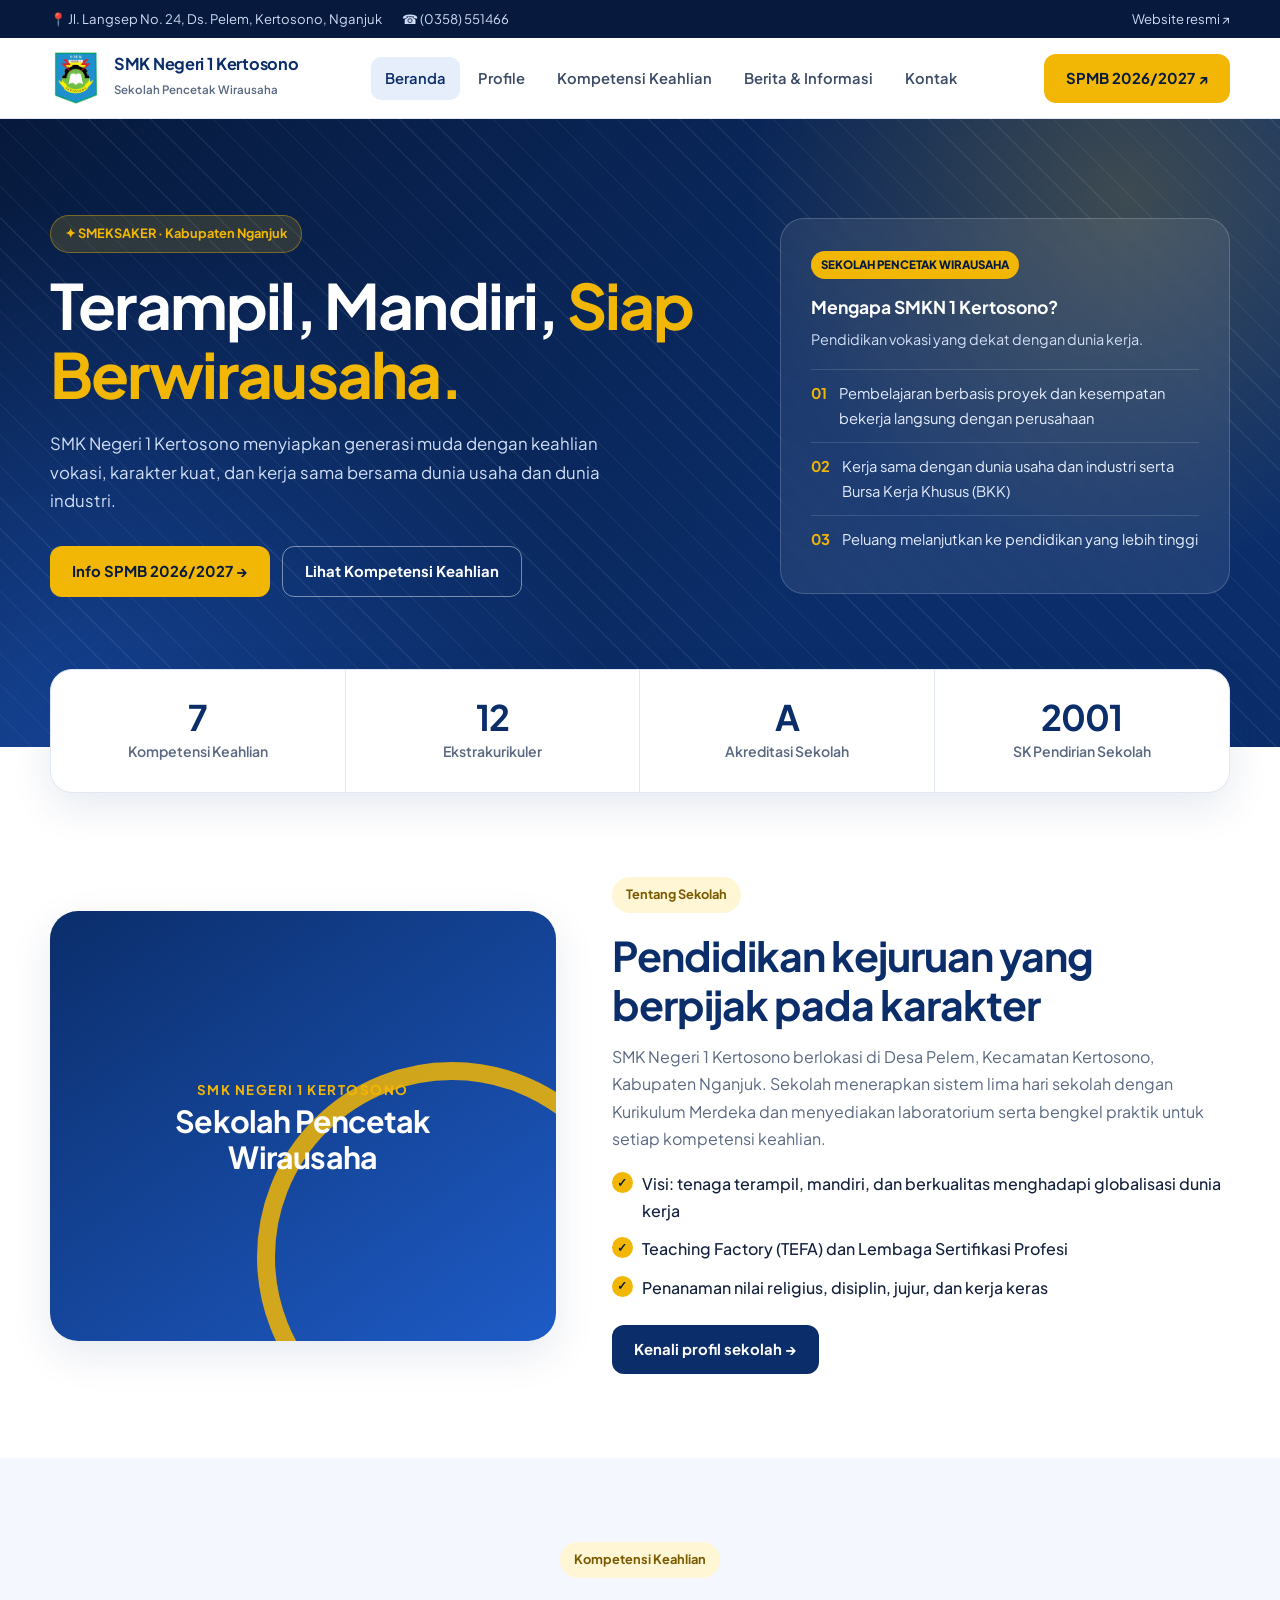
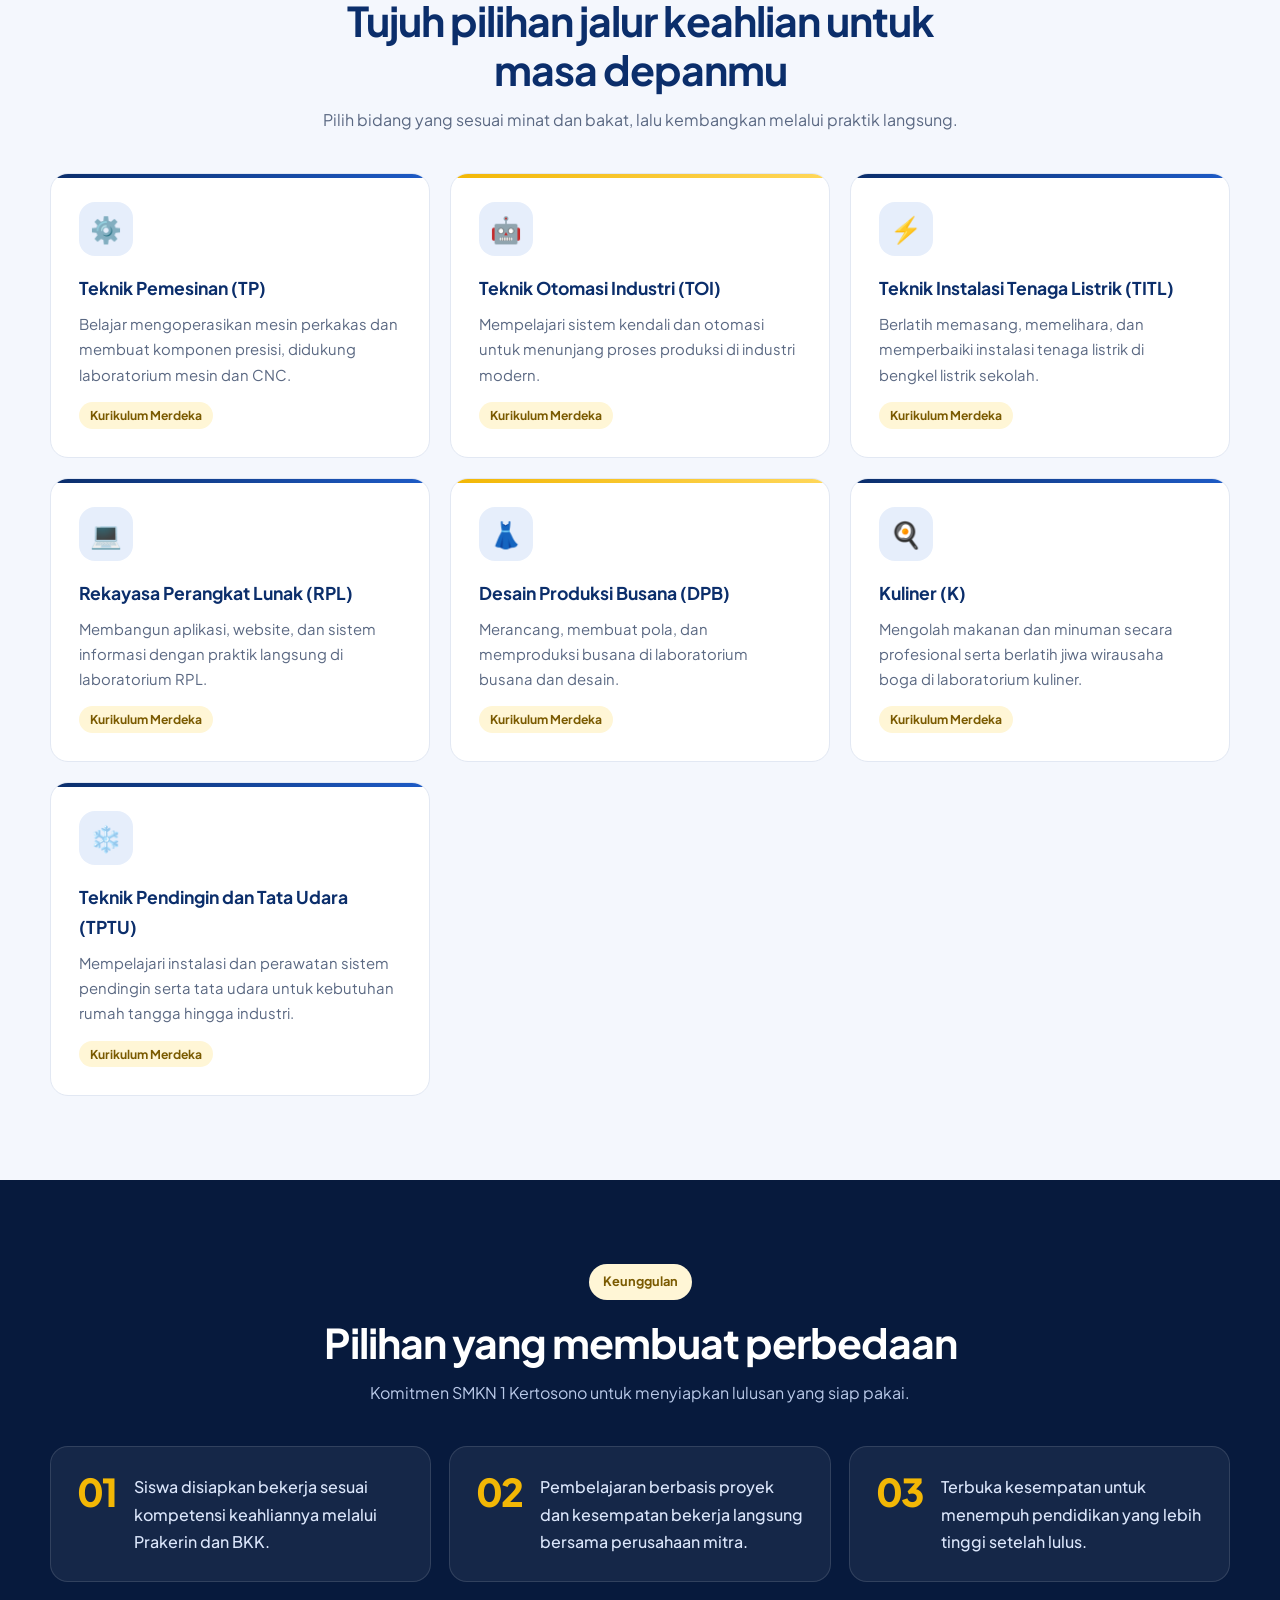
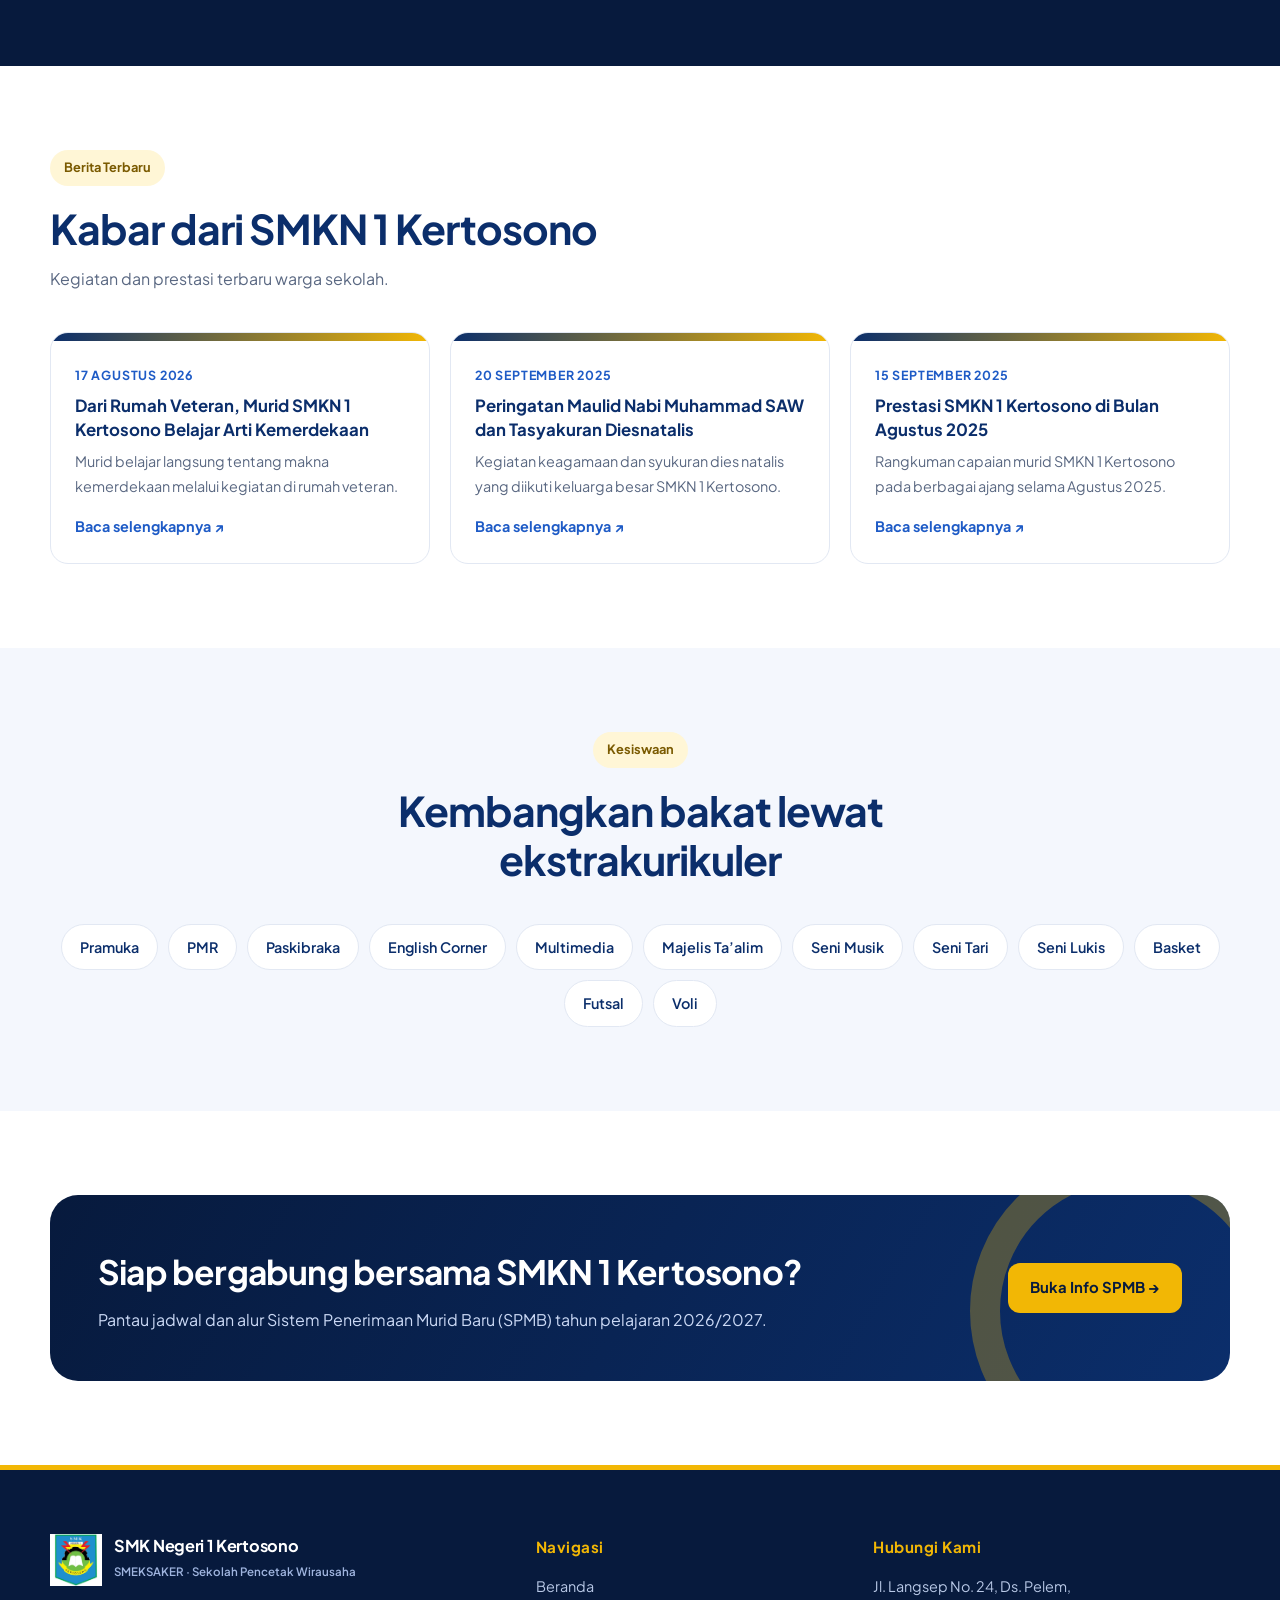
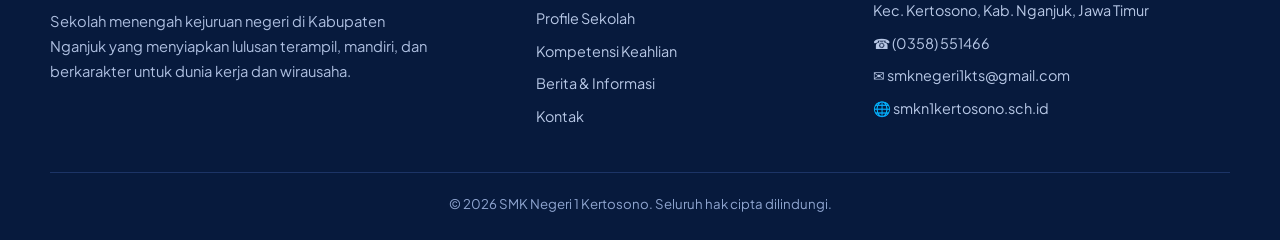
==== commit 11f2095a: "Add files via upload" ====
--- a/index.html
+++ b/index.html
@@ -21,7 +21,7 @@
     </a>
     <input type="checkbox" id="menu" class="menu-toggle" aria-hidden="true">
     <label for="menu" class="menu-btn" aria-label="Buka menu">☰</label>
-    <nav aria-label="Navigasi utama"><ul class="nav-links"><li><a class="active" href="index.html">Beranda</a></li><li><a class="" href="tentang.html">Profil</a></li><li><a class="" href="jurusan.html">Kompetensi Keahlian</a></li><li><a class="" href="informasi.html">Berita & Informasi</a></li><li><a class="" href="kontak.html">Kontak</a></li></ul></nav>
+    <nav aria-label="Navigasi utama"><ul class="nav-links"><li><a class="active" href="index.html">Beranda</a></li><li><a class="" href="tentang.html">Profile</a></li><li><a class="" href="jurusan.html">Kompetensi Keahlian</a></li><li><a class="" href="informasi.html">Berita & Informasi</a></li><li><a class="" href="kontak.html">Kontak</a></li></ul></nav>
     <a class="nav-cta" href="https://spmbjatim.net/" target="_blank" rel="noopener">SPMB 2026/2027 ↗</a>
   </div>
 </header>
@@ -122,7 +122,7 @@
       </div>
       <div class="footer-col">
         <h4>Navigasi</h4>
-        <a href="index.html">Beranda</a><a href="tentang.html">Profil Sekolah</a><a href="jurusan.html">Kompetensi Keahlian</a><a href="informasi.html">Berita &amp; Informasi</a><a href="kontak.html">Kontak</a>
+        <a href="index.html">Beranda</a><a href="tentang.html">Profile Sekolah</a><a href="jurusan.html">Kompetensi Keahlian</a><a href="informasi.html">Berita &amp; Informasi</a><a href="kontak.html">Kontak</a>
       </div>
       <div class="footer-col">
         <h4>Hubungi Kami</h4>
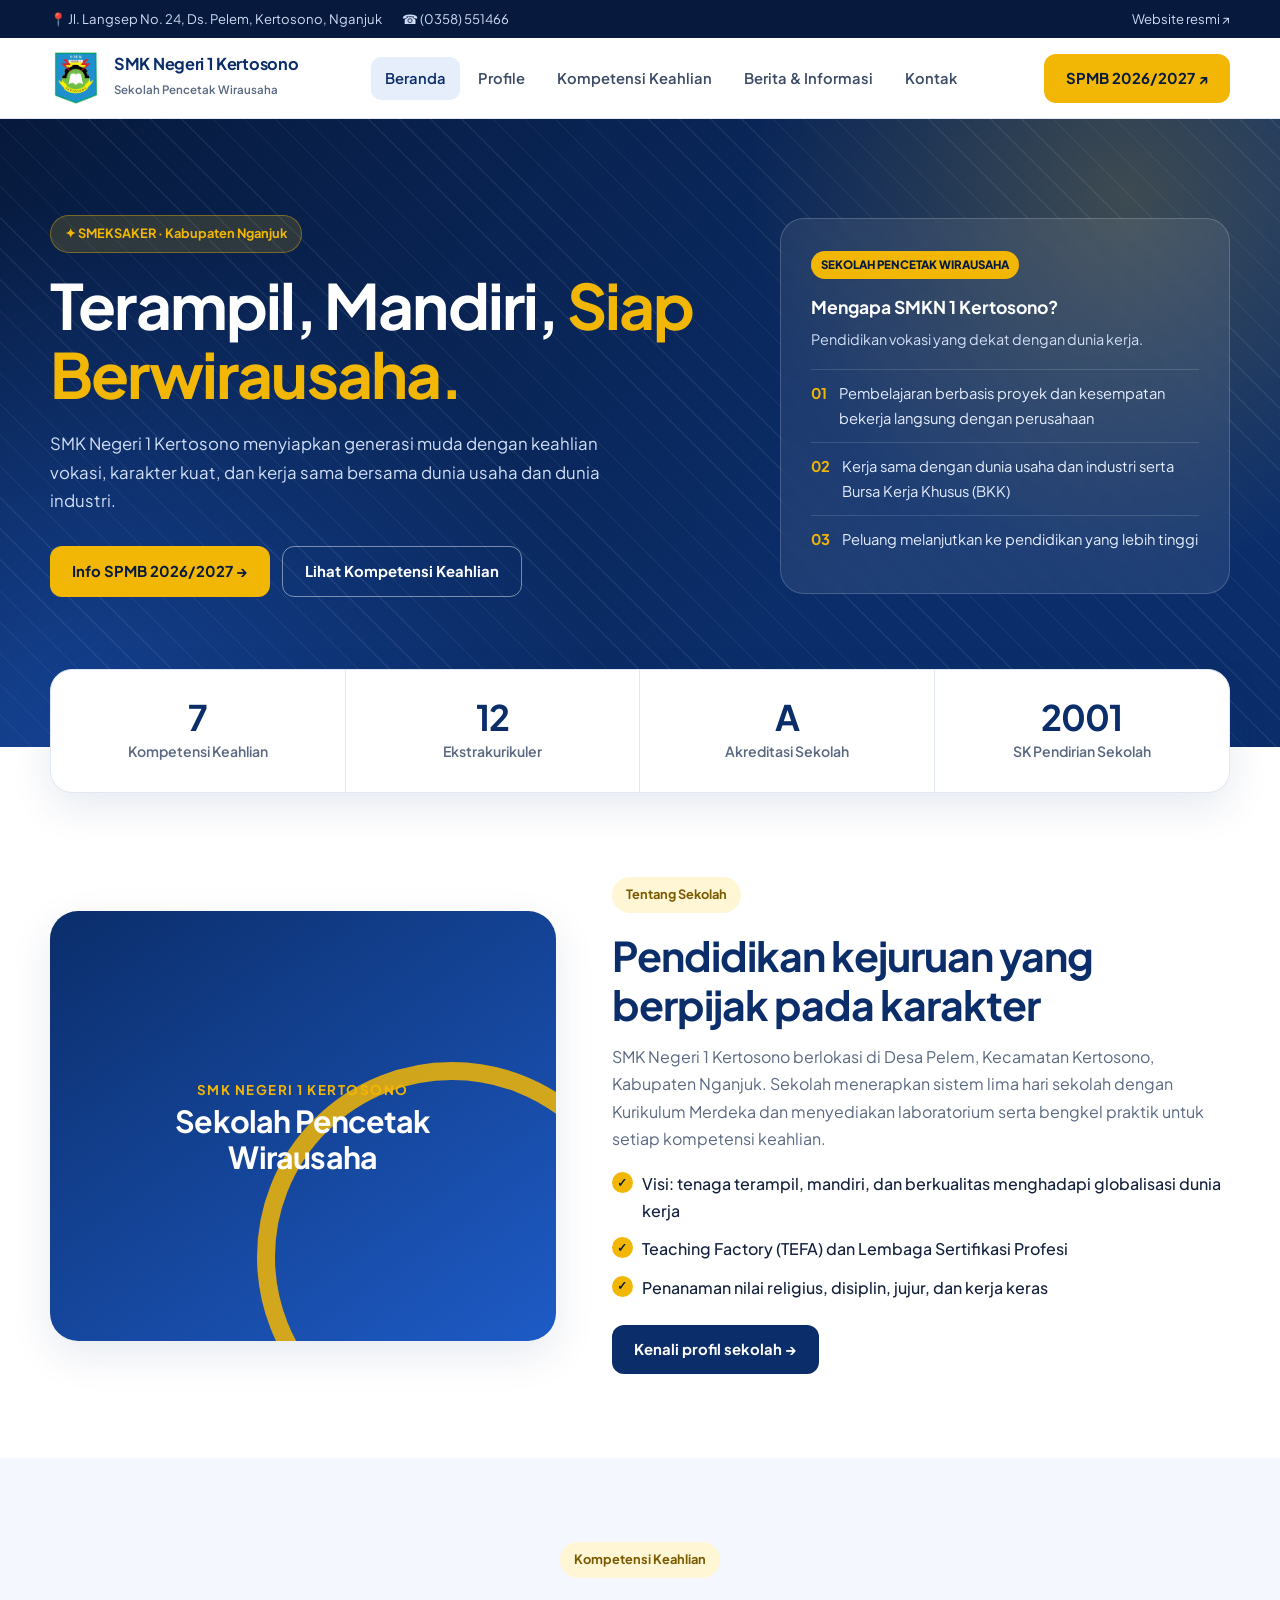
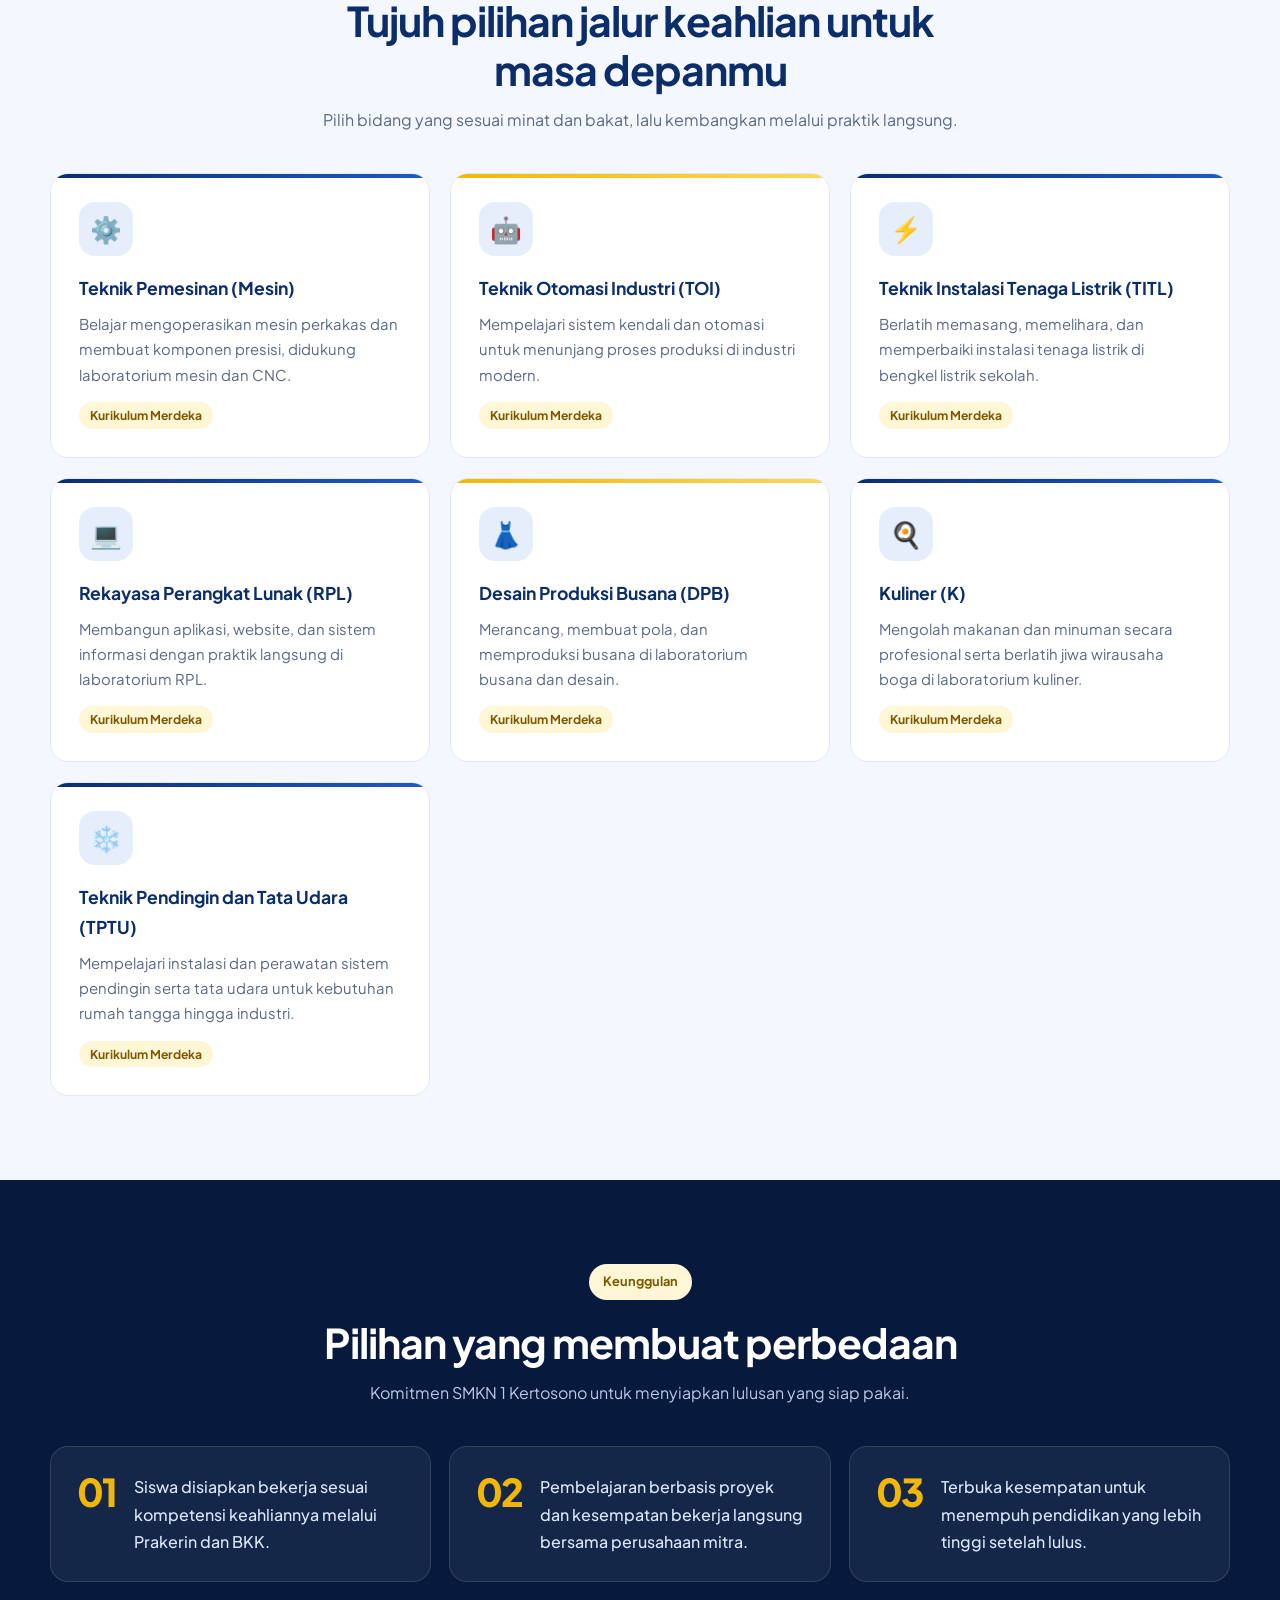
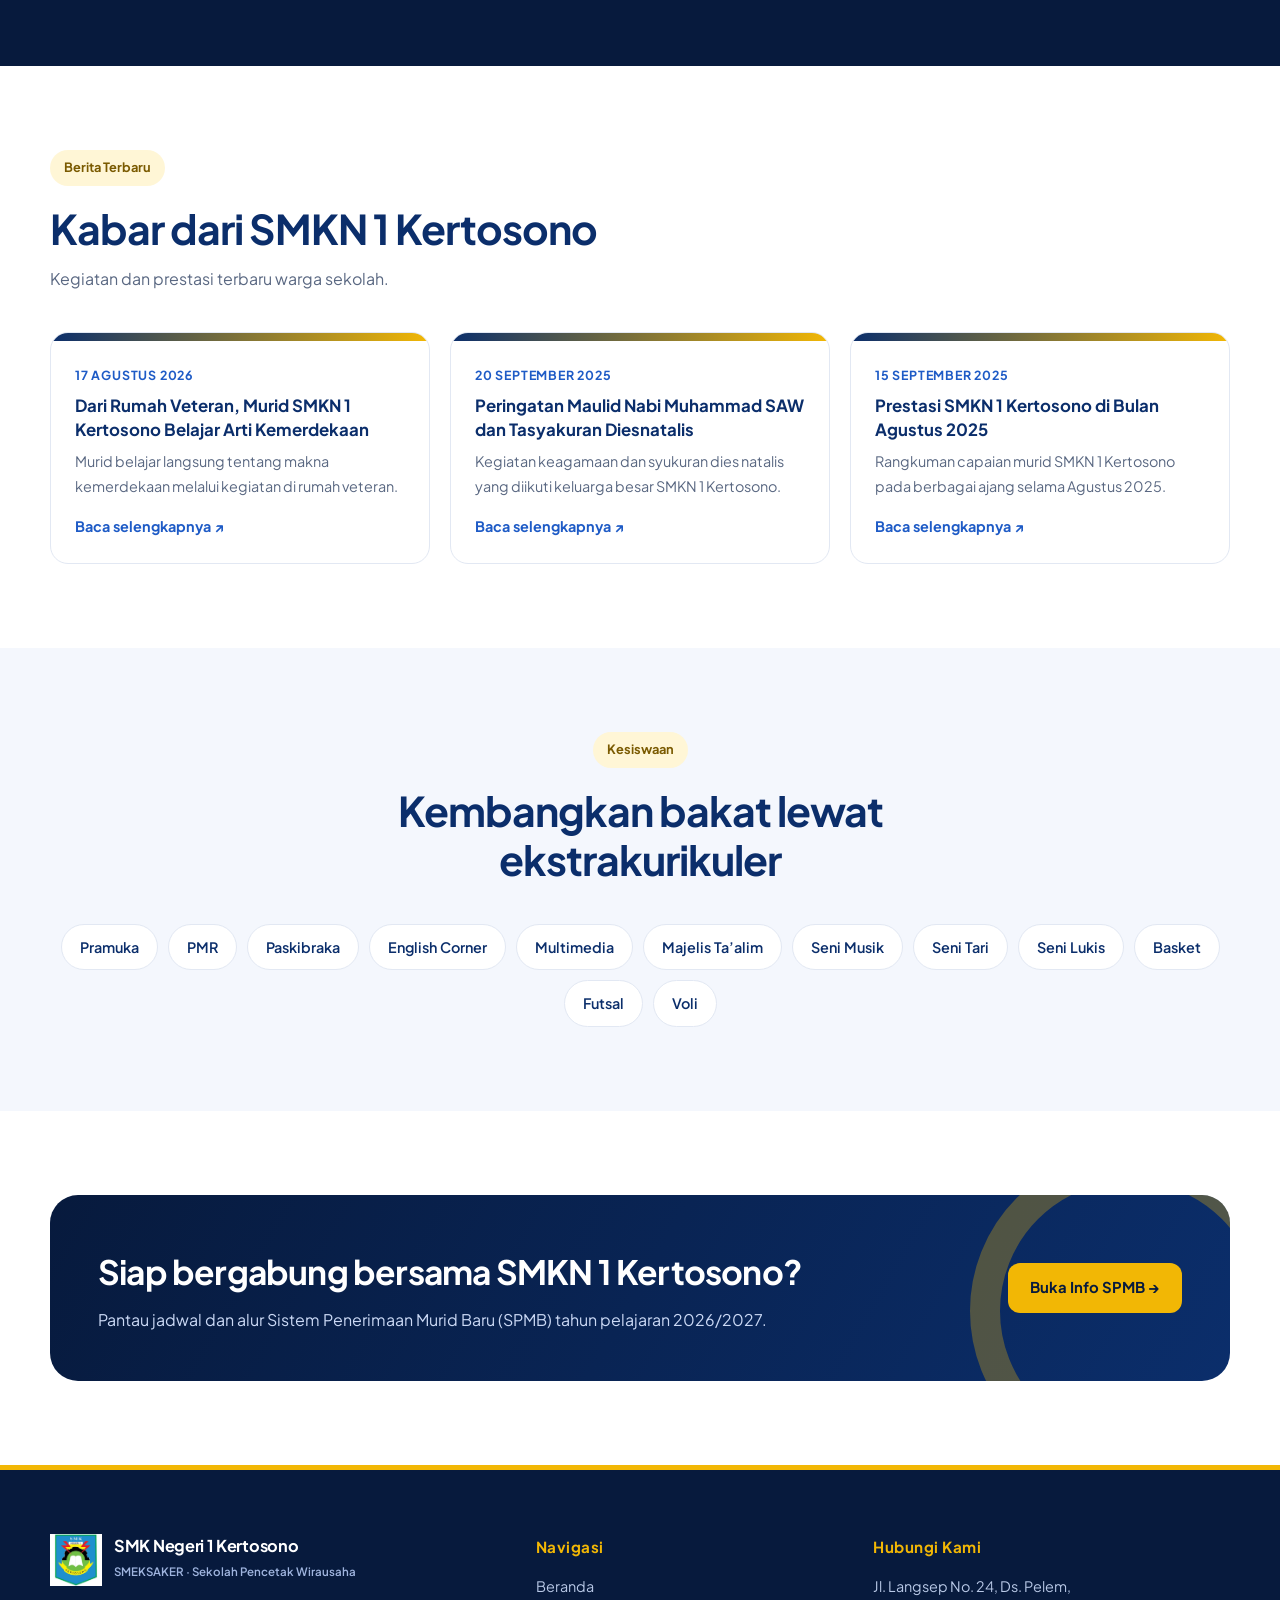
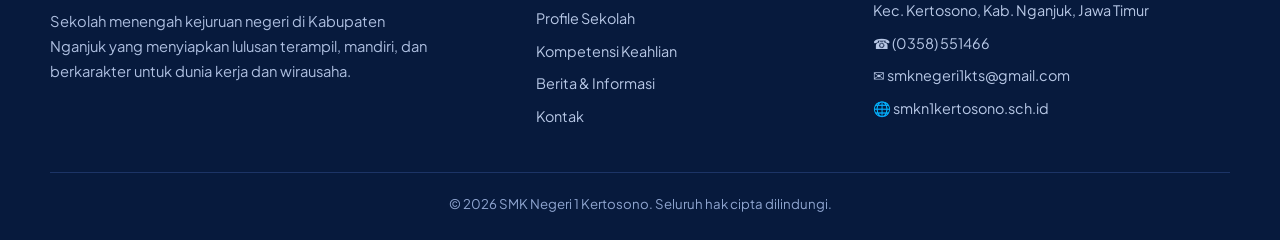
==== commit ee946f2c: "Add files via upload" ====
--- a/index.html
+++ b/index.html
@@ -73,7 +73,7 @@
 <section class="section section-soft"><div class="container">
   <div class="section-heading center"><span class="eyebrow">Kompetensi Keahlian</span><h2>Tujuh pilihan jalur keahlian untuk masa depanmu</h2><p>Pilih bidang yang sesuai minat dan bakat, lalu kembangkan melalui praktik langsung.</p></div>
   <div class="card-grid">
-<article class="card"><div class="icon">⚙️</div><h3>Teknik Pemesinan (TP)</h3><p>Belajar mengoperasikan mesin perkakas dan membuat komponen presisi, didukung laboratorium mesin dan CNC.</p><span class="tag">Kurikulum Merdeka</span></article>
+<article class="card"><div class="icon">⚙️</div><h3>Teknik Pemesinan (Mesin)</h3><p>Belajar mengoperasikan mesin perkakas dan membuat komponen presisi, didukung laboratorium mesin dan CNC.</p><span class="tag">Kurikulum Merdeka</span></article>
 <article class="card"><div class="icon">🤖</div><h3>Teknik Otomasi Industri (TOI)</h3><p>Mempelajari sistem kendali dan otomasi untuk menunjang proses produksi di industri modern.</p><span class="tag">Kurikulum Merdeka</span></article>
 <article class="card"><div class="icon">⚡</div><h3>Teknik Instalasi Tenaga Listrik (TITL)</h3><p>Berlatih memasang, memelihara, dan memperbaiki instalasi tenaga listrik di bengkel listrik sekolah.</p><span class="tag">Kurikulum Merdeka</span></article>
 <article class="card"><div class="icon">💻</div><h3>Rekayasa Perangkat Lunak (RPL)</h3><p>Membangun aplikasi, website, dan sistem informasi dengan praktik langsung di laboratorium RPL.</p><span class="tag">Kurikulum Merdeka</span></article>
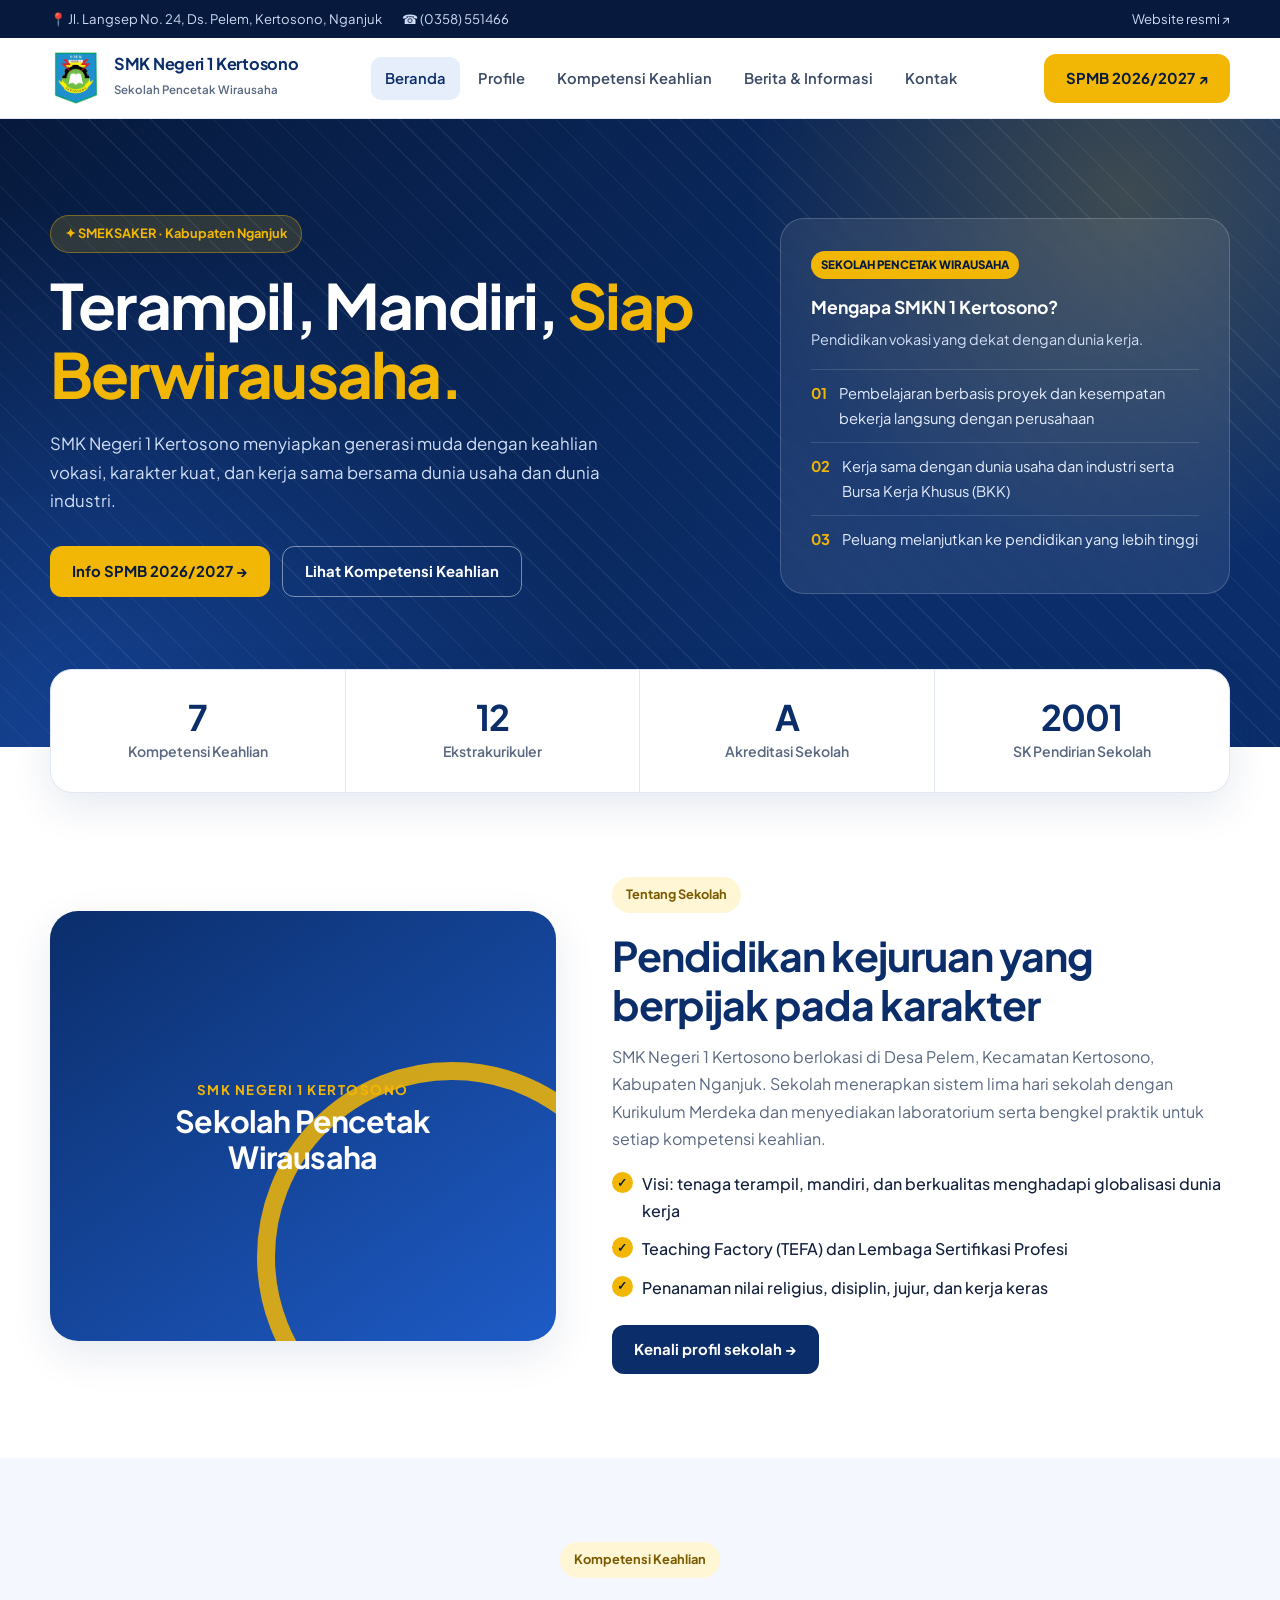
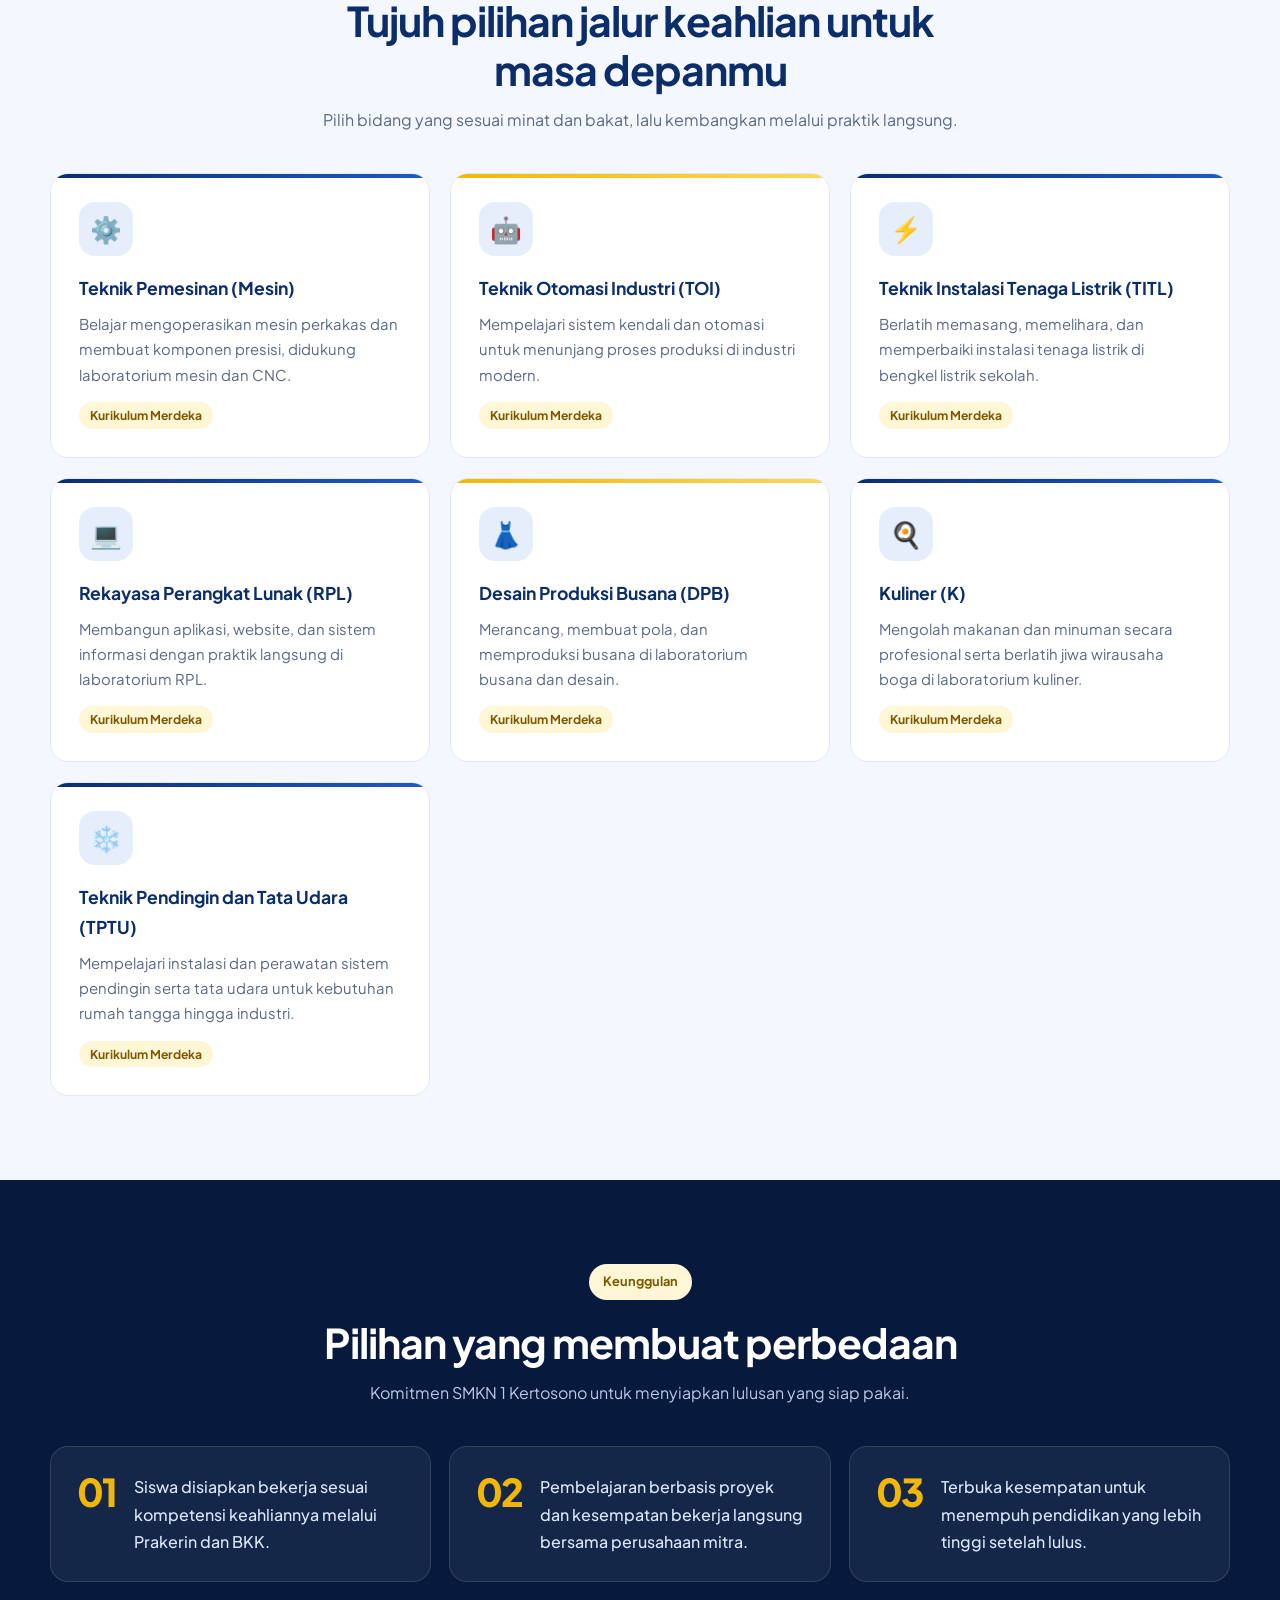
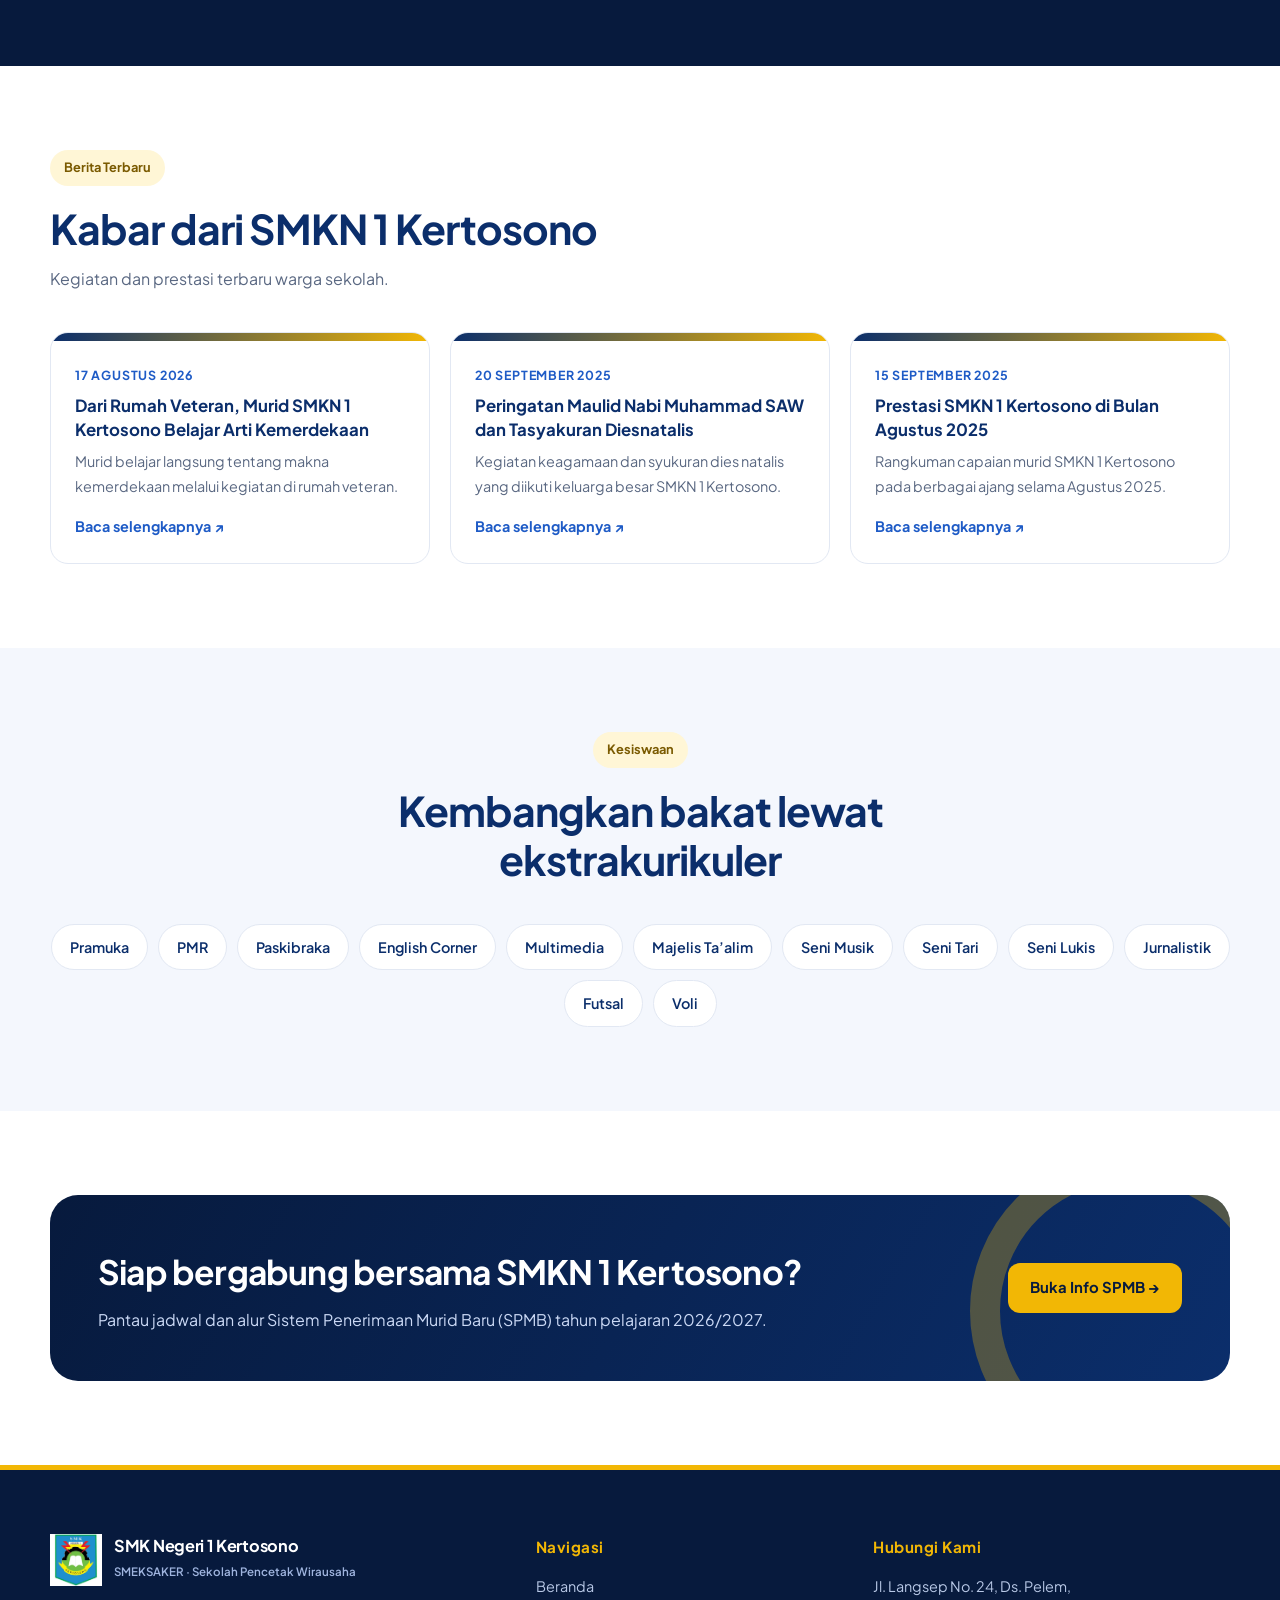
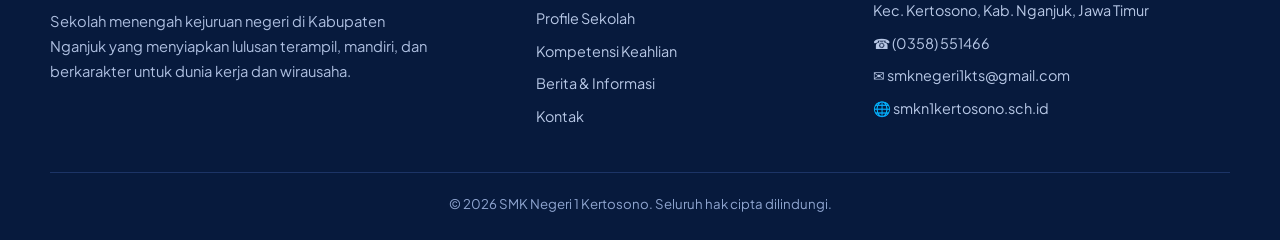
==== commit b0bcea8c: "Add files via upload" ====
--- a/index.html
+++ b/index.html
@@ -104,7 +104,7 @@
 <section class="section section-soft"><div class="container">
   <div class="section-heading center"><span class="eyebrow">Kesiswaan</span><h2>Kembangkan bakat lewat ekstrakurikuler</h2></div>
   <div class="chips">
-    <span class="chip">Pramuka</span><span class="chip">PMR</span><span class="chip">Paskibraka</span><span class="chip">English Corner</span><span class="chip">Multimedia</span><span class="chip">Majelis Ta’alim</span><span class="chip">Seni Musik</span><span class="chip">Seni Tari</span><span class="chip">Seni Lukis</span><span class="chip">Basket</span><span class="chip">Futsal</span><span class="chip">Voli</span>
+    <span class="chip">Pramuka</span><span class="chip">PMR</span><span class="chip">Paskibraka</span><span class="chip">English Corner</span><span class="chip">Multimedia</span><span class="chip">Majelis Ta’alim</span><span class="chip">Seni Musik</span><span class="chip">Seni Tari</span><span class="chip">Seni Lukis</span><span class="chip">Jurnalistik</span><span class="chip">Futsal</span><span class="chip">Voli</span>
   </div>
 </div></section>
 
